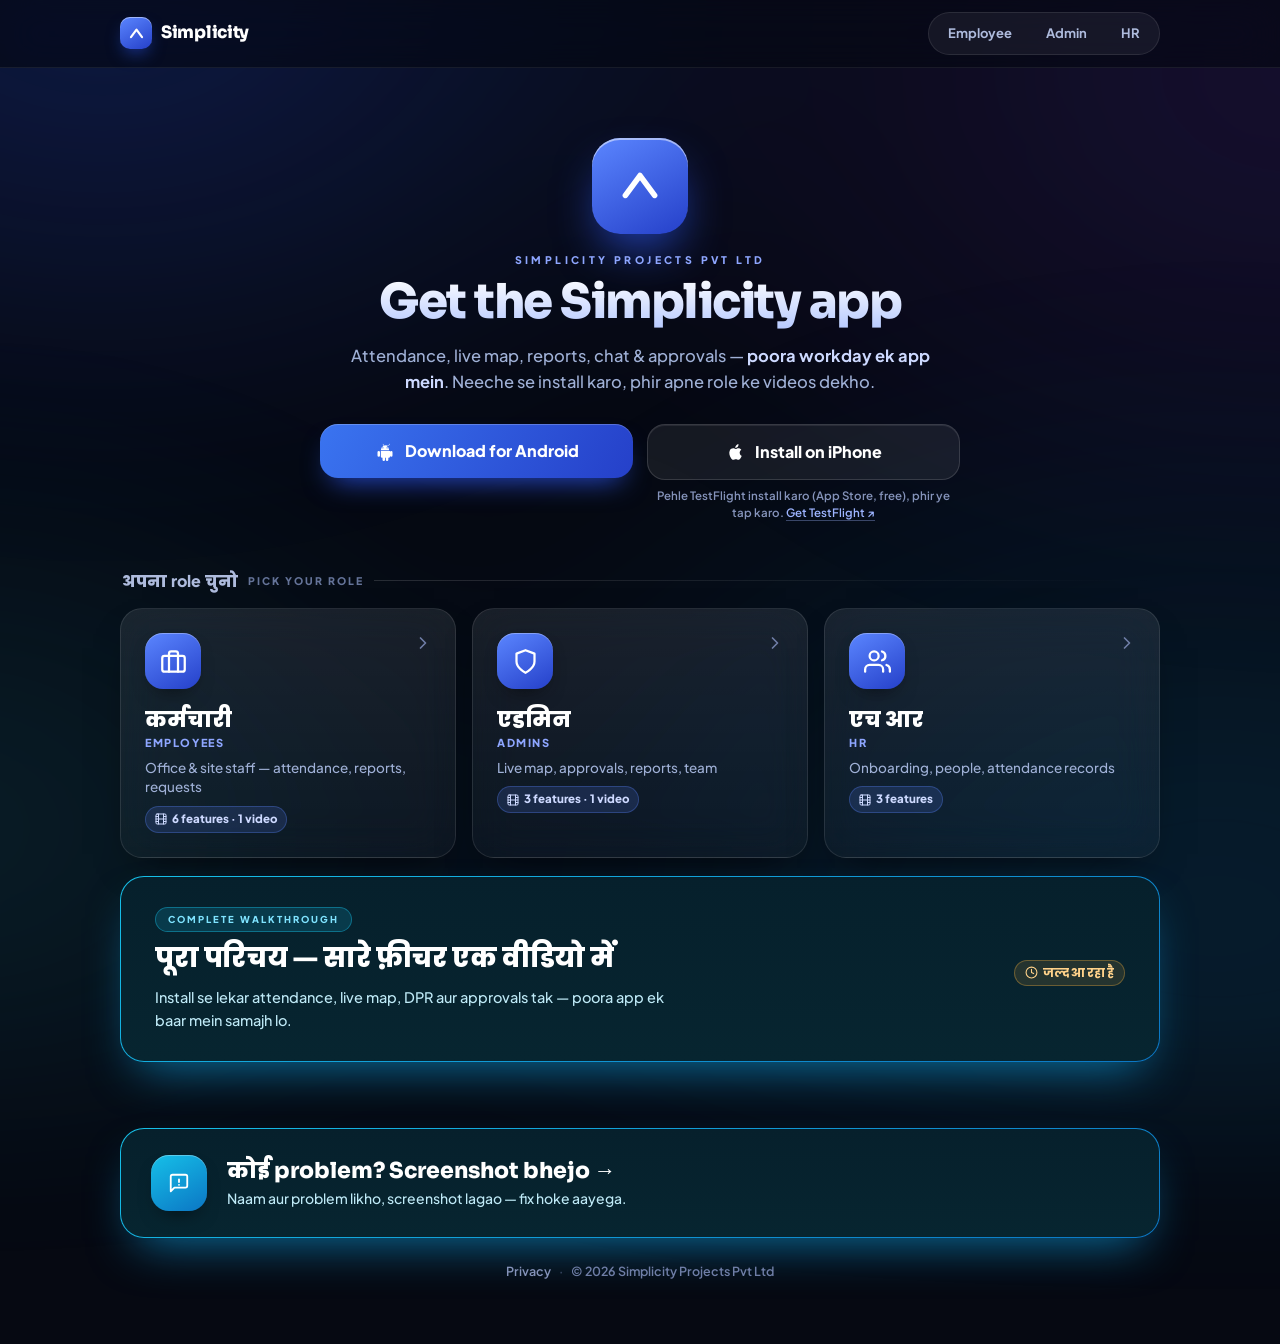
==== index.html @ 85dd04c0 "Simplicity feature guide: landing, role pages, help form, catalog Static site (no build step): index" ====
<!doctype html>
<html lang="en">
<head>
<meta charset="utf-8">
<meta name="viewport" content="width=device-width,initial-scale=1,viewport-fit=cover">
<meta name="theme-color" content="#060912">
<title>Simplicity — features & how-to videos</title>
<meta name="description" content="Role-wise feature guide with how-to videos for the Simplicity workforce app — attendance, live map, reports, chat & approvals. Download for Android or install on iPhone.">
<meta property="og:type" content="website">
<meta property="og:site_name" content="Simplicity">
<meta property="og:title" content="Simplicity — features & how-to videos">
<meta property="og:description" content="Role-wise feature guide with how-to videos for the Simplicity workforce app — attendance, live map, reports, chat & approvals. Download for Android or install on iPhone.">
<meta property="og:url" content="https://devmadan2004-lang.github.io/simplicity/">
<meta property="og:image" content="https://devmadan2004-lang.github.io/simplicity/assets/og.png">
<meta property="og:image:width" content="1200">
<meta property="og:image:height" content="630">
<meta name="twitter:card" content="summary_large_image">
<link rel="icon" href="data:image/svg+xml,%3Csvg xmlns='http://www.w3.org/2000/svg' viewBox='0 0 24 24'%3E%3Crect width='24' height='24' rx='7' fill='%233a5cf0'/%3E%3Cpath d='M5 16.5L12 7l7 9.5' stroke='%23fff' stroke-width='2.7' stroke-linecap='round' stroke-linejoin='round' fill='none'/%3E%3C/svg%3E">
<link rel="apple-touch-icon" href="./assets/apple-touch-icon.png">
<link rel="preconnect" href="https://fonts.googleapis.com">
<link rel="preconnect" href="https://fonts.gstatic.com" crossorigin>
<link href="https://fonts.googleapis.com/css2?family=Sora:wght@700;800&family=Plus+Jakarta+Sans:wght@500;600;700;800&family=Poppins:wght@600;700&display=swap" rel="stylesheet">
<link rel="stylesheet" href="./assets/site.css">
</head>
<body data-page="home">
<header class="hdr"><div class="hdr-in">
  <a class="brand" href="./"><span class="mark"><svg viewBox="0 0 24 24" fill="none" aria-hidden="true"><path d="M5 16.5L12 7l7 9.5" stroke="#fff" stroke-width="2.7" stroke-linecap="round" stroke-linejoin="round"/></svg></span><span>Simplicity</span></a>
  <nav class="tabs" aria-label="Roles"><a class="tab" href="./employee/">Employee</a><a class="tab" href="./admin/">Admin</a><a class="tab" href="./hr/">HR</a></nav>
</div></header>
<main class="wrap">
  <section class="hero">
    <div class="appicon"><svg viewBox="0 0 24 24" fill="none" aria-hidden="true"><path d="M5 16.5L12 7l7 9.5" stroke="#fff" stroke-width="2.7" stroke-linecap="round" stroke-linejoin="round"/></svg></div>
    <div class="eyebrow">Simplicity Projects Pvt Ltd</div>
    <h1>Get the Simplicity app</h1>
    <p class="sub">Attendance, live map, reports, chat &amp; approvals — <b>poora workday ek app mein</b>. Neeche se install karo, phir apne role ke videos dekho.</p>
    <div data-dl=""></div>
  </section>

  <div class="sectlabel"><span class="hi">अपना role चुनो</span><span class="en">Pick your role</span></div>
  <div class="roles" id="roles"></div>

  <div class="walk" id="walk"><div class="walk-in">
    <div class="walk-t">
      <span class="vbadge">Complete walkthrough</span>
      <h2>पूरा परिचय — सारे फ़ीचर एक वीडियो में</h2>
      <p>Install se lekar attendance, live map, DPR aur approvals tak — poora app ek baar mein samajh lo.</p>
    </div>
    <div class="walk-meta"><span class="chip soon">जल्द आ रहा है</span></div>
  </div></div>
</main>
<footer class="foot"><div class="foot-in">
  <a class="helpcard" href="https://devmadan2004-lang.github.io/simplicity/help/">
    <div class="helpcard-in">
      <div class="tile"><svg viewBox="0 0 24 24" fill="none" stroke="currentColor" stroke-width="2" stroke-linecap="round" stroke-linejoin="round" aria-hidden="true"><path d="M21 15a2 2 0 0 1-2 2H7l-4 4V5a2 2 0 0 1 2-2h14a2 2 0 0 1 2 2z"/><path d="M12 8v3M12 14h.01"/></svg></div>
      <div class="helpcard-t">
        <div class="helpcard-h">कोई problem? Screenshot bhejo &rarr;</div>
        <div class="helpcard-p">Naam aur problem likho, screenshot lagao — fix hoke aayega.</div>
      </div>
    </div>
  </a>
  <div class="foot-links"><a href="https://devmadan2004-lang.github.io/simplicity-download/privacy.html" data-link="privacy">Privacy</a><span class="dot">&middot;</span>&copy; 2026 Simplicity Projects Pvt Ltd</div>
</div></footer>
<script src="./assets/site.js"></script>
</body>
</html>
---- assets/site.css ----
/* Simplicity — feature guide. Shared styles (matches the download page look). */
:root{
  --bg:#060912;--text:#e8eefc;--muted:#9fb0d6;--muted2:#7e8fbb;--dim:#6f7ea7;
  --blue1:#5b86ff;--blue2:#2540c9;--cyan:#16c0e8;--cyan2:#0b76c4;
  --card:linear-gradient(180deg,rgba(255,255,255,.085),rgba(255,255,255,.035));
  --border:rgba(255,255,255,.1);
  --cta:linear-gradient(120deg,#3a74f0,#2540c9);
  --head:'Sora','Poppins',-apple-system,BlinkMacSystemFont,'Segoe UI',sans-serif;
  --body:'Plus Jakarta Sans','Poppins',-apple-system,BlinkMacSystemFont,'Segoe UI',sans-serif;
  --wrap:480px;
}
@media (min-width:900px){:root{--wrap:1080px}}

*{box-sizing:border-box;margin:0;padding:0;-webkit-tap-highlight-color:transparent}
html{-webkit-text-size-adjust:100%;scroll-behavior:smooth}
html.lock,html.lock body{overflow:hidden}
html,body{min-height:100%}
body{font-family:var(--body);color:var(--text);background:var(--bg);position:relative;overflow-x:hidden;line-height:1.45;font-weight:500}
body::before,body::after{content:"";position:fixed;inset:-25%;z-index:0;filter:blur(95px);opacity:.6;pointer-events:none}
body::before{background:radial-gradient(38% 38% at 22% 14%,#2f5bff66,transparent),radial-gradient(40% 40% at 84% 22%,#7c3aed40,transparent)}
body::after{background:radial-gradient(46% 46% at 80% 86%,#0ea5e93f,transparent),radial-gradient(32% 32% at 14% 78%,#22d3ee30,transparent)}
a{color:inherit}
button{font-family:inherit;color:inherit}
svg{display:block}
::selection{background:rgba(91,134,255,.45);color:#fff}

/* ---------- header ---------- */
.hdr{position:sticky;top:0;z-index:30;background:rgba(6,9,18,.66);backdrop-filter:blur(20px) saturate(1.3);-webkit-backdrop-filter:blur(20px) saturate(1.3);border-bottom:1px solid rgba(255,255,255,.07)}
.hdr-in{max-width:var(--wrap);margin:0 auto;padding:10px 16px;display:flex;align-items:center;justify-content:space-between;gap:12px}
.brand{display:flex;align-items:center;gap:9px;text-decoration:none;color:#fff;font-family:var(--head);font-weight:800;font-size:16px;letter-spacing:-.3px}
.mark{width:32px;height:32px;border-radius:10px;background:linear-gradient(150deg,var(--blue1),var(--blue2));display:flex;align-items:center;justify-content:center;box-shadow:0 8px 18px -6px #2f5bffaa,inset 0 1px 0 rgba(255,255,255,.45);flex:0 0 auto}
.mark svg{width:19px;height:19px}
.tabs{display:flex;gap:2px;padding:3px;border-radius:999px;background:rgba(255,255,255,.06);border:1px solid rgba(255,255,255,.09)}
.tab{padding:7px 13px;border-radius:999px;font-size:12.5px;font-weight:700;color:#aebbdd;text-decoration:none;white-space:nowrap;transition:color .15s,background .15s}
.tab:hover{color:#fff}
.tab.on{background:var(--cta);color:#fff;box-shadow:0 6px 16px -6px #2f5bffcc}
@media (max-width:359px){.brand span{display:none}}
@media (min-width:900px){.hdr-in{padding:12px 20px}.brand{font-size:17px}.tab{padding:8px 16px;font-size:13px}}

/* ---------- layout ---------- */
.wrap{position:relative;z-index:1;width:100%;max-width:var(--wrap);margin:0 auto;padding:26px 18px 6px}
@media (min-width:900px){.wrap{padding:36px 20px 10px}}
.narrow{max-width:560px;margin:0 auto}

/* ---------- hero ---------- */
.hero{text-align:center;padding:12px 0 6px}
.appicon{width:82px;height:82px;border-radius:24px;margin:4px auto 18px;background:linear-gradient(150deg,var(--blue1),var(--blue2));display:flex;align-items:center;justify-content:center;box-shadow:0 22px 46px -10px #2f5bffaa,inset 0 2px 0 rgba(255,255,255,.5)}
.appicon svg{width:44px;height:44px}
.eyebrow{font-size:10.5px;letter-spacing:3.4px;font-weight:800;color:#8ea6ff;margin-bottom:8px;text-transform:uppercase}
h1,.h1{font-family:var(--head);font-size:31px;line-height:1.12;font-weight:800;letter-spacing:-.7px;background:linear-gradient(180deg,#fff,#b7caff);-webkit-background-clip:text;background-clip:text;color:transparent;margin-bottom:10px}
.sub{font-size:14px;color:var(--muted);line-height:1.6;margin:0 auto 22px;font-weight:500;max-width:400px}
.sub b{color:#cdd9ff;font-weight:700}
@media (min-width:900px){
  .hero{padding:30px 0 12px}
  h1,.h1{font-size:48px;letter-spacing:-1.5px;margin-bottom:14px}
  .sub{font-size:16.5px;max-width:600px;margin-bottom:28px}
  .appicon{width:96px;height:96px;border-radius:28px}.appicon svg{width:50px;height:50px}
}

/* ---------- download buttons ---------- */
.dl{display:flex;flex-direction:column;gap:10px;margin:0 auto;max-width:420px}
.dl-item{display:flex;flex-direction:column;gap:7px;min-width:0}
.btn{display:inline-flex;align-items:center;justify-content:center;gap:10px;font-weight:800;text-decoration:none;border:none;cursor:pointer;border-radius:16px;padding:15px 20px;font-size:15.5px;color:#fff;transition:transform .15s,box-shadow .2s,background .2s;position:relative;width:100%;line-height:1.2}
.btn:active{transform:scale(.97)}
.btn svg{width:20px;height:20px;flex:0 0 auto}
.btn-primary{background:var(--cta);box-shadow:0 14px 28px -12px #2f5bffcc,inset 0 1px 0 rgba(255,255,255,.22)}
.btn-primary:hover{box-shadow:0 18px 34px -12px #2f5bffee}
.btn-ghost{background:rgba(255,255,255,.07);border:1px solid rgba(255,255,255,.14);box-shadow:inset 0 1px 0 rgba(255,255,255,.08)}
.btn-ghost:hover{background:rgba(255,255,255,.11)}
.dl-note{font-size:11.5px;color:#8593ba;font-weight:600;line-height:1.5;text-align:center}
.dl-note a{color:#9db4ff;text-decoration:none;border-bottom:1px solid rgba(157,180,255,.35)}
.dl.row{gap:8px}
.dl.row .btn{padding:12px 16px;font-size:14px;border-radius:14px;gap:8px}
.dl.row .btn svg{width:18px;height:18px}
.dl.row .dl-note{font-size:11px}
.dl.sm .btn{padding:11px 14px;font-size:13.5px;border-radius:12px}
.dl.sm .btn svg{width:17px;height:17px}
@media (min-width:900px){
  .dl{flex-direction:row;max-width:640px;align-items:flex-start;gap:14px}
  .dl .dl-item{flex:1}
  .dl .btn{padding:17px 22px;font-size:16px;border-radius:18px}
  .dl.row{max-width:560px;gap:12px}
  .dl.row .btn{padding:14px 18px;font-size:14.5px}
  .dl.sm{flex-direction:column;max-width:none;gap:10px}
  .dl.sm .btn{padding:12px 16px;font-size:14px}
}

/* ---------- section labels / cards ---------- */
.sectlabel{font-size:10.5px;letter-spacing:2px;font-weight:800;color:var(--muted2);margin:28px 2px 12px;text-transform:uppercase;display:flex;align-items:center;gap:10px}
.sectlabel::after{content:"";flex:1;height:1px;background:linear-gradient(90deg,rgba(255,255,255,.14),transparent)}
.sectlabel .hi{color:#aebbdd;text-transform:none;letter-spacing:.2px;font-size:14px}
.sectlabel .en{opacity:.8}
@media (min-width:900px){.sectlabel{margin-top:36px;margin-bottom:16px}.sectlabel .hi{font-size:16px}}
.card{background:var(--card);border:1px solid var(--border);border-radius:22px;overflow:hidden;backdrop-filter:blur(22px) saturate(1.2);-webkit-backdrop-filter:blur(22px) saturate(1.2);box-shadow:0 18px 40px -22px rgba(0,0,0,.7)}
.tile{width:44px;height:44px;border-radius:14px;display:flex;align-items:center;justify-content:center;flex:0 0 auto;box-shadow:inset 0 1px 0 rgba(255,255,255,.3),0 10px 20px -10px rgba(0,0,0,.6);background:linear-gradient(150deg,var(--blue1),var(--blue2));color:#fff}
.tile svg{width:22px;height:22px}
.tile.cyan{background:linear-gradient(150deg,#16c0e8,#0b76c4)}
.tile.violet{background:linear-gradient(150deg,#a78bfa,#6d28d9)}
.tile.green{background:linear-gradient(150deg,#28c46e,#0f9a59)}
.tile.amber{background:linear-gradient(150deg,#fbbf24,#d97706)}
.tile.rose{background:linear-gradient(150deg,#fb7185,#be123c)}
.tile.slate{background:linear-gradient(140deg,#3a3f4a,#1c2027)}

/* ---------- role cards (landing) ---------- */
.roles{display:grid;gap:12px}
.role{display:flex;align-items:center;gap:14px;padding:16px;text-decoration:none;color:inherit;transition:transform .2s,border-color .2s,box-shadow .2s;position:relative}
.role:hover{transform:translateY(-2px);border-color:rgba(91,134,255,.45);box-shadow:0 24px 50px -24px rgba(47,91,255,.6)}
.role .tile{width:50px;height:50px;border-radius:16px}
.role .tile svg{width:24px;height:24px}
.role-t{flex:1;min-width:0}
.role-hi{font-size:17.5px;font-weight:800;line-height:1.25;color:#fff}
.role-en{font-size:11px;color:#8ea6ff;font-weight:800;letter-spacing:1.6px;text-transform:uppercase;margin-top:2px}
.role-tag{font-size:12.5px;color:var(--muted);margin-top:5px;line-height:1.45}
.role-n{font-size:11.5px;font-weight:800;color:#cdd9ff;background:rgba(91,134,255,.16);border:1px solid rgba(91,134,255,.3);padding:4px 9px;border-radius:999px;margin-top:9px;display:inline-flex;align-items:center;gap:5px}
.role-n svg{width:12px;height:12px}
.role-arrow{color:var(--dim);flex:0 0 auto;transition:transform .2s,color .2s}
.role-arrow svg{width:20px;height:20px}
.role:hover .role-arrow{transform:translateX(3px);color:#cdd9ff}
@media (min-width:900px){
  .roles{grid-template-columns:repeat(3,1fr);gap:16px}
  .role{flex-direction:column;align-items:flex-start;padding:24px;gap:16px}
  .role .tile{width:56px;height:56px;border-radius:18px}.role .tile svg{width:27px;height:27px}
  .role-hi{font-size:22px}.role-tag{font-size:13.5px;margin-top:7px}
  .role-arrow{position:absolute;top:24px;right:22px}
}

/* ---------- walkthrough (landing) ---------- */
.walk{margin-top:14px;border-radius:24px;padding:1px;background:linear-gradient(150deg,var(--cyan),var(--cyan2));box-shadow:0 22px 48px -18px #0ea5e9aa;position:relative}
.walk-in{border-radius:23px;background:linear-gradient(180deg,#06202c,#072530);padding:24px 20px 22px;display:flex;flex-direction:column;align-items:center;text-align:center;gap:10px}
.vbadge{font-size:9.5px;letter-spacing:2px;font-weight:800;color:#7fe3ff;background:rgba(22,192,232,.16);border:1px solid rgba(22,192,232,.4);padding:5px 12px;border-radius:999px;text-transform:uppercase}
.walk h2{font-family:var(--head);font-size:21px;font-weight:800;color:#fff;letter-spacing:-.4px;line-height:1.25}
.walk p{font-size:13px;color:#bfeaf7;line-height:1.55;max-width:360px}
.walk-meta{display:flex;gap:8px;align-items:center;justify-content:center;flex-wrap:wrap}
.playbig{display:inline-flex;align-items:center;gap:9px;margin-top:8px;background:#fff;color:#0b6aa0;font-weight:800;font-size:14.5px;padding:13px 28px;border-radius:999px;text-decoration:none;box-shadow:0 12px 26px -10px rgba(0,0,0,.45);border:none;cursor:pointer;transition:transform .15s}
.playbig:active{transform:scale(.96)}
.playbig svg{width:14px;height:14px}
.walk .chip.soon{margin-top:8px}
@media (min-width:900px){
  .walk{margin-top:18px}
  .walk-in{flex-direction:row;text-align:left;align-items:center;padding:30px 34px;gap:26px}
  .walk-t{flex:1;display:flex;flex-direction:column;align-items:flex-start;gap:10px}
  .walk h2{font-size:27px}.walk p{font-size:14.5px;max-width:520px}
  .walk-meta{justify-content:flex-start}
  .playbig{margin-top:0;padding:15px 30px;font-size:15.5px}
}

/* ---------- role page hero ---------- */
.rhero{text-align:center;padding:8px 0 4px}
.rhero h1{margin-bottom:4px}
.rhero .ren{font-family:var(--head);font-size:13px;color:#8ea6ff;font-weight:700;letter-spacing:2.4px;text-transform:uppercase;margin-bottom:10px}
.rhero .sub{margin-bottom:16px}
.rstats{display:flex;justify-content:center;gap:8px;flex-wrap:wrap;margin:0 0 20px}
.stat{font-size:12px;font-weight:700;color:#aebbdd;background:rgba(255,255,255,.06);border:1px solid rgba(255,255,255,.1);padding:6px 11px;border-radius:999px;display:inline-flex;gap:6px;align-items:center}
.stat svg{width:13px;height:13px;color:#8ea6ff}
.rhero .dl{margin-top:2px}
@media (min-width:900px){.rhero{padding:26px 0 10px}.rhero .ren{font-size:14px}.rstats{margin-bottom:26px}.stat{font-size:13px;padding:7px 13px}}

/* ---------- feature grid / cards ---------- */
.grid{display:grid;gap:12px}
@media (min-width:900px){.grid{grid-template-columns:repeat(auto-fill,minmax(300px,1fr));gap:16px}}
.feat{display:flex;flex-direction:column;gap:12px;padding:16px;border-radius:20px;background:var(--card);border:1px solid var(--border);box-shadow:0 18px 40px -22px rgba(0,0,0,.7);position:relative;transition:transform .2s,border-color .2s,box-shadow .2s;text-align:left;color:inherit;width:100%;outline:none}
.feat.has-video{cursor:pointer}
.feat.has-video:hover{transform:translateY(-3px);border-color:rgba(91,134,255,.5);box-shadow:0 24px 50px -24px rgba(47,91,255,.65)}
.feat.has-video:focus-visible{border-color:#5b86ff;box-shadow:0 0 0 3px rgba(91,134,255,.35)}
.feat.has-video:active{transform:scale(.99)}
.feat .num{position:absolute;top:13px;right:15px;font-size:11px;font-weight:800;color:#55638f;letter-spacing:.6px;font-variant-numeric:tabular-nums}
.feat-top{display:flex;gap:13px;align-items:flex-start;padding-right:26px}
.feat-t{flex:1;min-width:0}
.feat-hi{font-size:16.5px;font-weight:800;line-height:1.3;color:#fff}
.feat-en{font-size:12.5px;color:var(--muted);font-weight:600;margin-top:1px}
.feat-desc{font-size:13px;color:#aebbdd;line-height:1.5}
.feat-foot{display:flex;align-items:center;justify-content:space-between;gap:10px;margin-top:auto}
.chip{display:inline-flex;align-items:center;gap:5px;font-size:12px;font-weight:700;color:#aebbdd;background:rgba(255,255,255,.06);border:1px solid rgba(255,255,255,.1);padding:5px 10px;border-radius:999px;font-variant-numeric:tabular-nums;line-height:1.2}
.chip svg{width:13px;height:13px}
.chip.soon{color:#ffd28a;background:rgba(255,180,60,.12);border-color:rgba(255,180,60,.32)}
.play{display:inline-flex;align-items:center;gap:7px;background:var(--cta);color:#fff;font-weight:800;font-size:13.5px;padding:9px 15px;border-radius:12px;box-shadow:0 10px 22px -10px #2f5bffcc;border:none;cursor:pointer;line-height:1.2;transition:transform .15s}
.play svg{width:11px;height:11px}
.feat.has-video:hover .play{transform:translateX(1px)}
.feat.soon-card .tile{filter:saturate(.6);opacity:.85}
.feat.soon-card .feat-hi{color:#dbe3f8}
@media (min-width:900px){.feat{padding:20px;gap:14px}.feat-hi{font-size:17px}.feat-desc{font-size:13.5px}}

/* skeleton + errors */
.skel{height:118px;border-radius:20px;background:linear-gradient(90deg,rgba(255,255,255,.04) 25%,rgba(255,255,255,.09) 50%,rgba(255,255,255,.04) 75%);background-size:200% 100%;animation:sh 1.3s linear infinite;border:1px solid rgba(255,255,255,.06)}
@keyframes sh{to{background-position:-200% 0}}
.errbox{background:rgba(251,113,133,.1);border:1px solid rgba(251,113,133,.35);color:#ffc1cb;border-radius:16px;padding:14px 16px;font-size:13.5px;font-weight:600;line-height:1.5;display:flex;gap:12px;align-items:center;flex-wrap:wrap}
.errbox button{margin-left:auto;background:rgba(255,255,255,.1);border:1px solid rgba(255,255,255,.18);color:#fff;font-weight:800;font-size:12.5px;padding:8px 14px;border-radius:10px;cursor:pointer}

/* ---------- video modal ---------- */
.ov{position:fixed;inset:0;z-index:60;display:none;align-items:center;justify-content:center;background:rgba(3,5,12,.84);backdrop-filter:blur(10px);-webkit-backdrop-filter:blur(10px);padding:0}
.ov.on{display:flex;animation:fade .18s ease-out}
@keyframes fade{from{opacity:0}to{opacity:1}}
.sheet{position:relative;width:100%;height:100%;overflow:auto;background:linear-gradient(180deg,#0f1733,#0a0f24);display:flex;flex-direction:column;-webkit-overflow-scrolling:touch;overscroll-behavior:contain}
.sheet-top{display:flex;align-items:center;gap:12px;padding:12px 14px 12px 16px;border-bottom:1px solid rgba(255,255,255,.07);position:sticky;top:0;background:rgba(15,23,51,.86);backdrop-filter:blur(12px);-webkit-backdrop-filter:blur(12px);z-index:2}
.sheet-t{flex:1;min-width:0}
.sheet-hi{font-family:var(--head);font-size:17px;font-weight:800;color:#fff;white-space:nowrap;overflow:hidden;text-overflow:ellipsis;line-height:1.3}
.sheet-en{font-size:12px;color:#9db4ff;font-weight:700;white-space:nowrap;overflow:hidden;text-overflow:ellipsis}
.xb{width:34px;height:34px;border-radius:50%;background:rgba(255,255,255,.1);border:1px solid rgba(255,255,255,.12);color:#cfdaff;font-size:15px;cursor:pointer;display:flex;align-items:center;justify-content:center;flex:0 0 auto;transition:background .15s}
.xb:hover{background:rgba(255,255,255,.18)}
.xb.desk{display:none;position:absolute;top:16px;right:16px;z-index:3}
.sheet-body{display:flex;flex-direction:column;gap:16px;padding:16px 16px 22px;flex:1}
.player-col{display:flex;justify-content:center;align-items:center}
.phone{position:relative;height:min(62dvh,620px);max-width:100%;aspect-ratio:9/19.5;border-radius:34px;padding:7px;background:#0b0f1e;box-shadow:0 30px 80px -20px rgba(0,0,0,.85),0 0 0 1px rgba(255,255,255,.14),inset 0 0 0 1px rgba(255,255,255,.05);transition:aspect-ratio .2s}
.phone video{width:100%;height:100%;object-fit:contain;border-radius:28px;background:#000;display:block}
.phone.wide{aspect-ratio:16/9;height:auto;width:100%;max-width:840px;border-radius:18px;padding:6px}
.phone.wide video{border-radius:13px}
.verr{position:absolute;inset:7px;border-radius:28px;background:rgba(6,9,18,.92);display:flex;flex-direction:column;align-items:center;justify-content:center;gap:10px;text-align:center;padding:20px;font-size:13.5px;color:#ffc1cb;font-weight:600;line-height:1.5}
.verr button{background:rgba(255,255,255,.1);border:1px solid rgba(255,255,255,.18);color:#fff;font-weight:800;font-size:13px;padding:9px 16px;border-radius:10px;cursor:pointer}
.info-col{display:flex;flex-direction:column;gap:14px;min-width:0}
.info-head{display:none}
.sheet-desc{font-size:13.5px;color:#aebbdd;line-height:1.55;text-align:center}
.strip{border-radius:18px;background:rgba(255,255,255,.05);border:1px solid rgba(255,255,255,.09);padding:14px}
.strip-l{font-size:10.5px;letter-spacing:2px;font-weight:800;color:var(--muted2);text-transform:uppercase;margin-bottom:10px}
.next{display:flex;align-items:center;justify-content:center;gap:8px;width:100%;padding:14px;border-radius:14px;background:var(--cta);color:#fff;font-weight:800;font-size:15px;border:none;cursor:pointer;box-shadow:0 14px 28px -12px #2f5bffcc;transition:transform .15s}
.next:active{transform:scale(.98)}
.next svg{width:18px;height:18px}
.next.done{background:rgba(255,255,255,.08);border:1px solid rgba(255,255,255,.14);box-shadow:none}
.next-sub{font-size:12px;color:var(--dim);text-align:center;font-weight:600;margin-top:-6px;white-space:nowrap;overflow:hidden;text-overflow:ellipsis}
@media (min-width:900px){
  .ov{padding:28px}
  .sheet{height:auto;max-height:100%;max-width:1000px;border-radius:28px;border:1px solid rgba(255,255,255,.15);box-shadow:0 40px 100px -20px rgba(0,0,0,.85)}
  .sheet-top{display:none}
  .xb.desk{display:flex}
  .sheet-body{flex-direction:row;gap:0;padding:0;align-items:stretch}
  .player-col{flex:0 0 auto;padding:30px 34px;background:radial-gradient(70% 60% at 50% 50%,rgba(47,91,255,.2),transparent 70%);border-right:1px solid rgba(255,255,255,.06)}
  .phone{height:min(70vh,700px)}
  .phone.wide{width:560px;max-width:56vw}
  .info-col{flex:1;padding:40px 40px 32px;justify-content:center;gap:18px}
  .info-head{display:block}
  .info-head .eyebrow{margin-bottom:10px}
  .info-hi{font-family:var(--head);font-size:30px;font-weight:800;color:#fff;letter-spacing:-.6px;line-height:1.15}
  .info-en{font-size:15px;color:#9db4ff;font-weight:700;margin-top:6px}
  .sheet-desc{text-align:left;font-size:15px}
  .strip{padding:16px 18px}
  .next{margin-top:4px}
}

/* ---------- help form ---------- */
.form{display:flex;flex-direction:column;gap:16px}
.field{display:flex;flex-direction:column;gap:6px}
.label{font-size:12.5px;font-weight:800;color:#cdd9ff;letter-spacing:.2px}
.label small{color:var(--muted2);font-weight:600;margin-left:6px;font-size:11.5px}
.input,.select,.textarea{width:100%;background:rgba(255,255,255,.06);border:1px solid rgba(255,255,255,.12);border-radius:14px;padding:13px 14px;color:#fff;font-family:inherit;font-size:16px;font-weight:600;outline:none;transition:border-color .15s,background .15s,box-shadow .15s;-webkit-appearance:none;appearance:none}
.input:focus,.select:focus,.textarea:focus{border-color:#5b86ff;background:rgba(91,134,255,.08);box-shadow:0 0 0 3px rgba(91,134,255,.2)}
.input::placeholder,.textarea::placeholder{color:#5f6d93;font-weight:500}
.textarea{min-height:128px;resize:vertical;line-height:1.5}
.select-wrap{position:relative}
.select{padding-right:42px;cursor:pointer}
.select option{color:#0b1220;background:#fff}
.select-wrap::after{content:"";position:absolute;right:16px;top:50%;width:8px;height:8px;border-right:2px solid #8ea6ff;border-bottom:2px solid #8ea6ff;transform:translateY(-70%) rotate(45deg);pointer-events:none}
.two{display:grid;grid-template-columns:1fr 1fr;gap:12px}
.chips{display:flex;gap:8px}
.chipbtn{flex:1;padding:11px 8px;border-radius:12px;border:1px solid rgba(255,255,255,.12);background:rgba(255,255,255,.05);color:#aebbdd;font-weight:800;font-size:13.5px;cursor:pointer;display:inline-flex;align-items:center;justify-content:center;gap:7px;transition:background .15s,color .15s,box-shadow .15s}
.chipbtn svg{width:16px;height:16px}
.chipbtn.on{background:var(--cta);color:#fff;border-color:transparent;box-shadow:0 10px 22px -10px #2f5bffcc}
.drop{border:1.5px dashed rgba(255,255,255,.2);border-radius:16px;padding:18px 14px;text-align:center;cursor:pointer;color:#aebbdd;font-size:13px;font-weight:600;background:rgba(255,255,255,.03);transition:border-color .15s,background .15s;line-height:1.5}
.drop:hover,.drop.over{border-color:#5b86ff;background:rgba(91,134,255,.07)}
.drop svg{width:26px;height:26px;margin:0 auto 6px;color:#8ea6ff}
.drop b{color:#cdd9ff}
.drop input{display:none}
.thumbs{display:grid;grid-template-columns:repeat(4,1fr);gap:8px}
.thumbs:empty{display:none}
.thumb{position:relative;aspect-ratio:1;border-radius:12px;overflow:hidden;border:1px solid rgba(255,255,255,.12);background:#0b0f1e}
.thumb img{width:100%;height:100%;object-fit:cover;display:block}
.thumb .file{width:100%;height:100%;display:flex;align-items:center;justify-content:center;color:#8ea6ff}
.thumb .file svg{width:26px;height:26px}
.thumb .rm{position:absolute;top:5px;right:5px;width:24px;height:24px;border-radius:50%;background:rgba(0,0,0,.65);color:#fff;border:1px solid rgba(255,255,255,.25);font-size:12px;cursor:pointer;display:flex;align-items:center;justify-content:center;line-height:1}
.thumb .sz{position:absolute;left:0;right:0;bottom:0;font-size:9.5px;font-weight:700;color:#fff;background:rgba(0,0,0,.55);padding:2px 5px;text-align:center}
.note{font-size:12px;color:#8593ba;font-weight:600;line-height:1.5}
.note.warn{color:#ffd28a}
.err{background:rgba(251,113,133,.12);border:1px solid rgba(251,113,133,.35);color:#ffc1cb;border-radius:14px;padding:12px 14px;font-size:13.5px;font-weight:600;line-height:1.5}
.submit{width:100%;padding:16px 20px;border-radius:16px;font-size:16px}
.submit[disabled]{opacity:.7;cursor:progress;transform:none}
.spin{width:17px;height:17px;border:2.5px solid rgba(255,255,255,.35);border-top-color:#fff;border-radius:50%;animation:spin .8s linear infinite}
@keyframes spin{to{transform:rotate(360deg)}}
.success{text-align:center;padding:36px 22px 30px}
.bigcheck{width:88px;height:88px;border-radius:50%;margin:0 auto 20px;background:linear-gradient(150deg,#28c46e,#0f9a59);display:flex;align-items:center;justify-content:center;box-shadow:0 22px 46px -12px #28c46eaa,inset 0 2px 0 rgba(255,255,255,.4);animation:pop .4s cubic-bezier(.2,1.4,.4,1)}
@keyframes pop{from{transform:scale(.5);opacity:0}to{transform:scale(1);opacity:1}}
.bigcheck svg{width:46px;height:46px;color:#fff}
.tno{font-family:var(--head);font-size:25px;font-weight:800;color:#fff;letter-spacing:-.5px;line-height:1.2}
.tno b{color:#7fe3ff}
.success p{font-size:14px;color:var(--muted);line-height:1.6;margin:10px auto 22px;max-width:340px}
.success .again{display:inline-flex;align-items:center;gap:8px;padding:13px 22px;border-radius:14px;background:rgba(255,255,255,.08);border:1px solid rgba(255,255,255,.14);color:#fff;font-weight:800;font-size:14px;text-decoration:none}
.success .again svg{width:16px;height:16px}
.help-hero .appicon{width:72px;height:72px;border-radius:22px;background:linear-gradient(150deg,var(--cyan),var(--cyan2));box-shadow:0 22px 46px -10px #16c0e8aa,inset 0 2px 0 rgba(255,255,255,.5)}
.help-hero .appicon svg{width:36px;height:36px}
@media (min-width:900px){.help-hero{padding-bottom:6px}.help-hero .appicon{width:84px;height:84px}.help-hero .appicon svg{width:40px;height:40px}}

/* ---------- footer ---------- */
.foot{margin-top:36px;position:relative;z-index:1}
.foot-in{max-width:var(--wrap);margin:0 auto;padding:0 18px 44px}
.helpcard{border-radius:24px;padding:1px;background:linear-gradient(150deg,var(--cyan),var(--cyan2));box-shadow:0 22px 48px -18px #0ea5e9aa;display:block;text-decoration:none;transition:transform .2s}
.helpcard:hover{transform:translateY(-2px)}
.helpcard-in{border-radius:23px;background:linear-gradient(180deg,#06202c,#072530);padding:18px 18px;display:flex;align-items:center;gap:14px;color:#fff}
.helpcard .tile{background:linear-gradient(150deg,var(--cyan),var(--cyan2));width:48px;height:48px;border-radius:15px}
.helpcard-t{flex:1;min-width:0}
.helpcard-h{font-family:var(--head);font-size:17px;font-weight:800;line-height:1.3}
.helpcard-p{font-size:12.5px;color:#bfeaf7;margin-top:3px;line-height:1.5}
.helpcard-arrow{color:#7fe3ff;flex:0 0 auto}
.helpcard-arrow svg{width:22px;height:22px}
.foot-links{text-align:center;font-size:11.5px;color:var(--dim);margin-top:18px;line-height:1.9;font-weight:600}
.foot-links a{color:#8593ba;text-decoration:none}
.foot-links a:hover{color:#cdd9ff}
.foot-links .dot{margin:0 8px;opacity:.5}
@media (min-width:900px){
  .foot{margin-top:56px}
  .foot-in{padding:0 20px 60px}
  .helpcard-in{padding:26px 30px;gap:20px}
  .helpcard .tile{width:56px;height:56px;border-radius:18px}
  .helpcard-h{font-size:22px}.helpcard-p{font-size:14px}
  .foot-links{margin-top:22px;font-size:12.5px}
}

/* ---------- 404 ---------- */
.nf{min-height:70vh;display:flex;flex-direction:column;align-items:center;justify-content:center;text-align:center;gap:8px}

@media (prefers-reduced-motion:reduce){*{animation:none!important;transition:none!important;scroll-behavior:auto!important}}
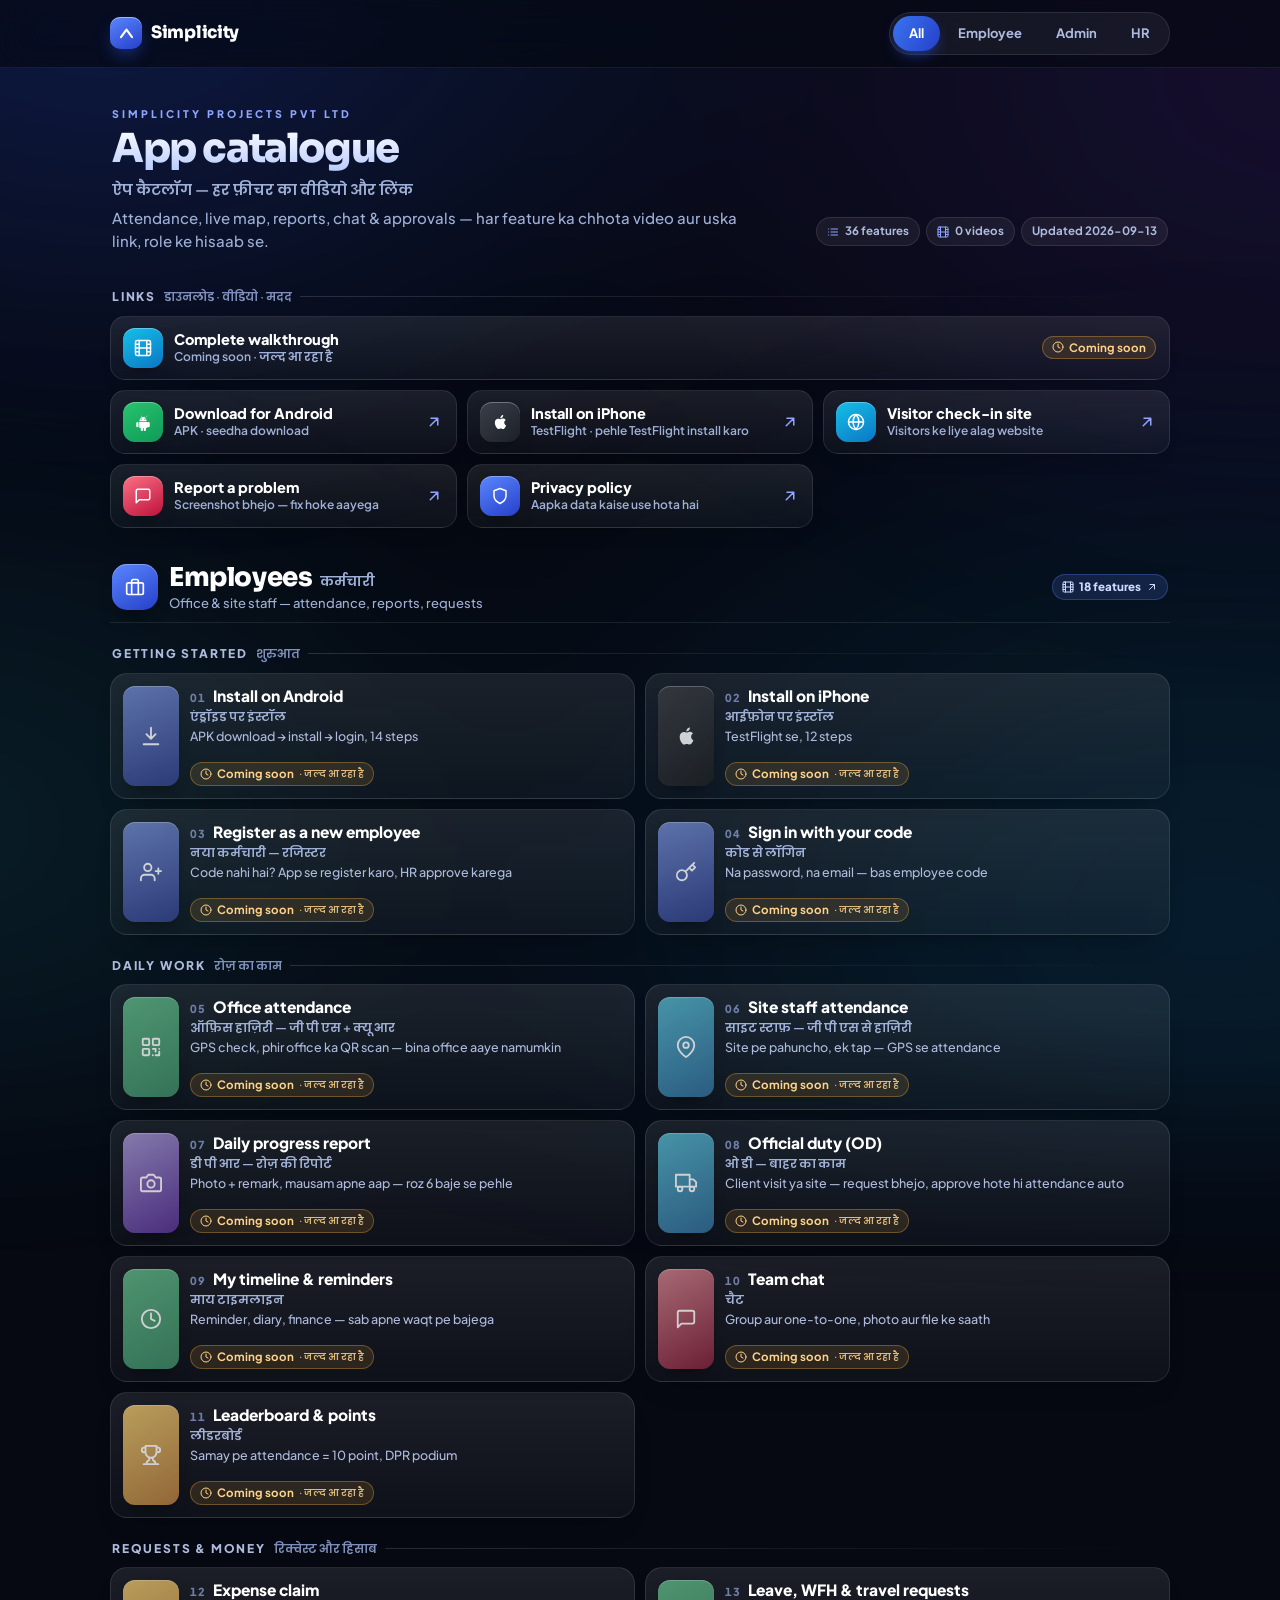
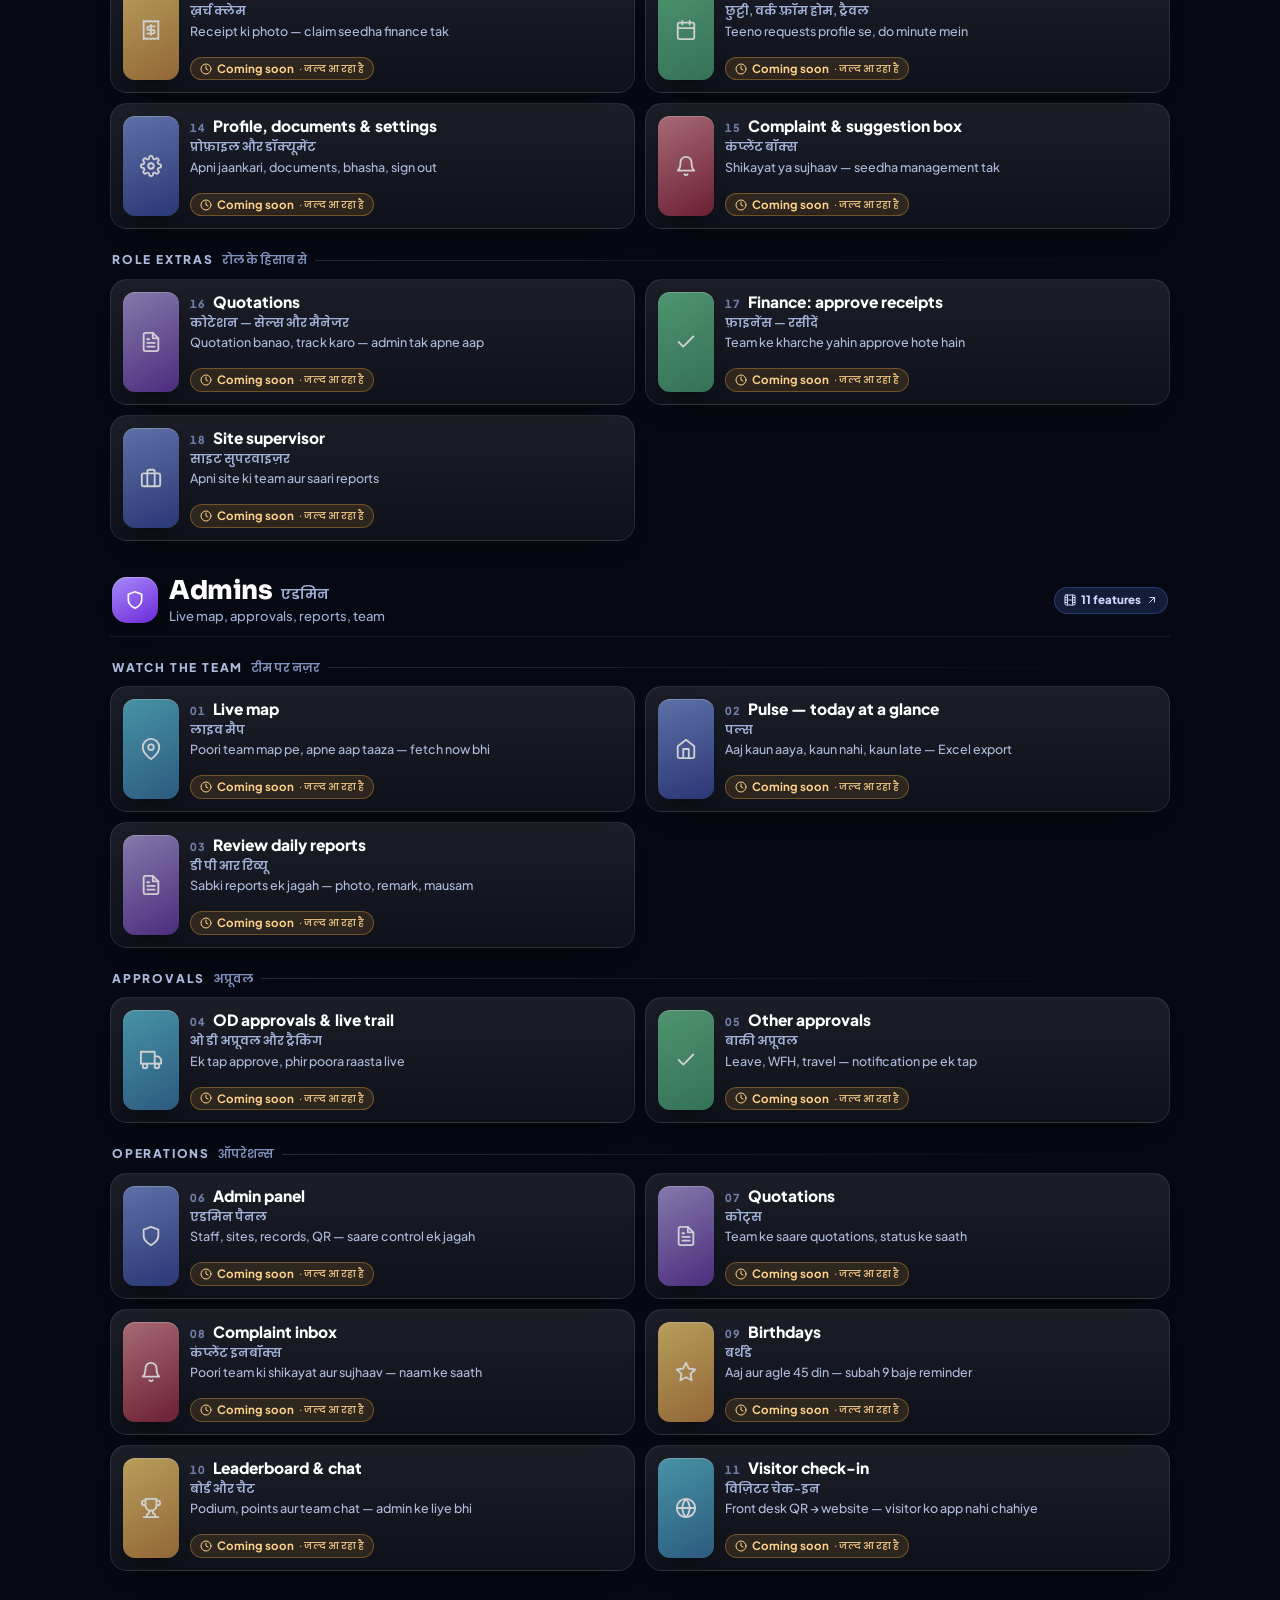
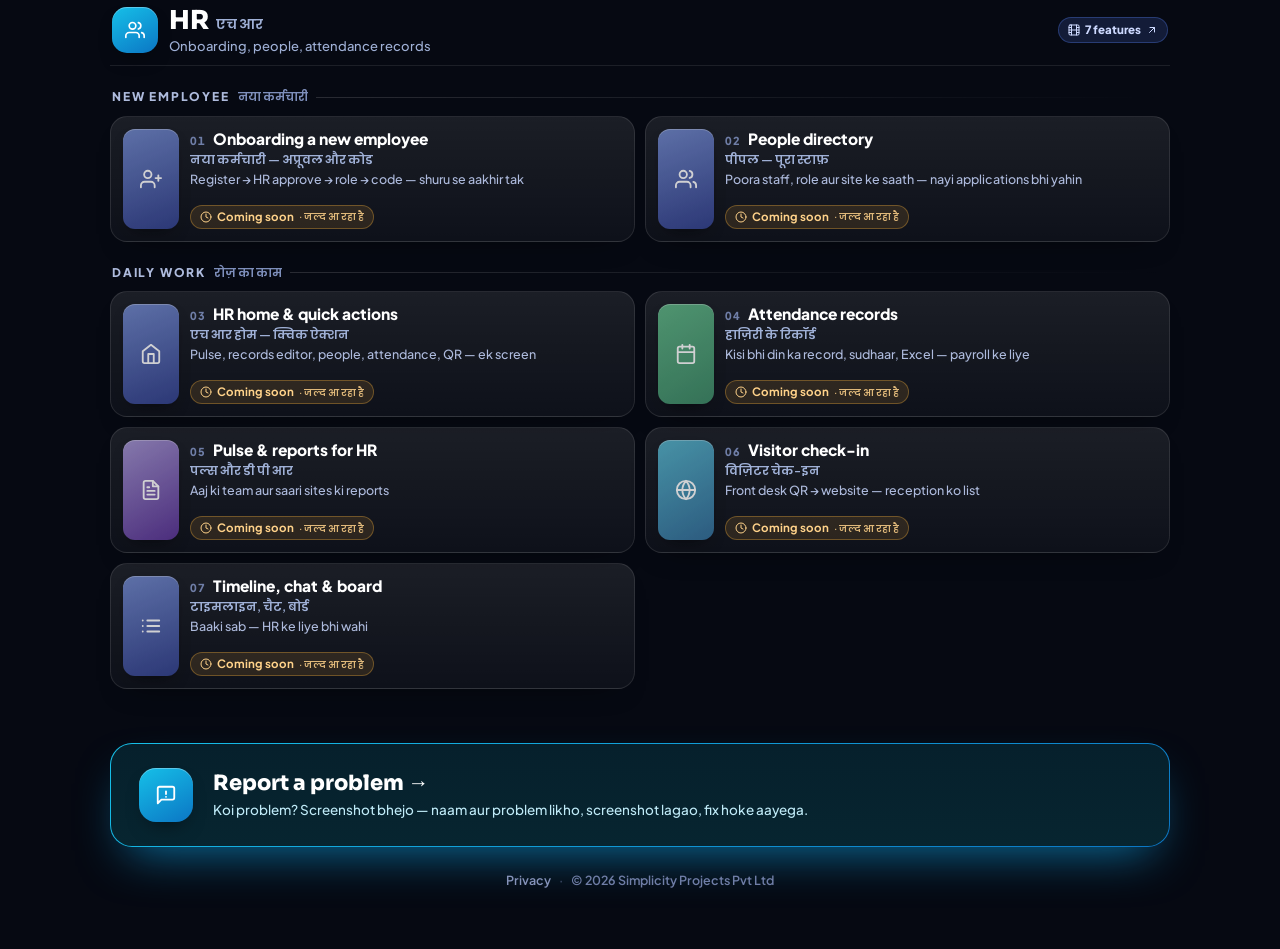
==== commit 8e4ed357: "Catalogue layout: English-first titles, Links block, numbered feature rows with posters + Watch/Link" ====
--- a/index.html
+++ b/index.html
@@ -4,12 +4,12 @@
 <meta charset="utf-8">
 <meta name="viewport" content="width=device-width,initial-scale=1,viewport-fit=cover">
 <meta name="theme-color" content="#060912">
-<title>Simplicity — features & how-to videos</title>
-<meta name="description" content="Role-wise feature guide with how-to videos for the Simplicity workforce app — attendance, live map, reports, chat & approvals. Download for Android or install on iPhone.">
+<title>Simplicity — app catalogue</title>
+<meta name="description" content="Simplicity app catalogue — every feature with a short how-to video and its link, by role (Employees, Admins, HR). Download for Android, install on iPhone, visitor site, report a problem.">
 <meta property="og:type" content="website">
 <meta property="og:site_name" content="Simplicity">
-<meta property="og:title" content="Simplicity — features & how-to videos">
-<meta property="og:description" content="Role-wise feature guide with how-to videos for the Simplicity workforce app — attendance, live map, reports, chat & approvals. Download for Android or install on iPhone.">
+<meta property="og:title" content="Simplicity — app catalogue">
+<meta property="og:description" content="Simplicity app catalogue — every feature with a short how-to video and its link, by role (Employees, Admins, HR). Download for Android, install on iPhone, visitor site, report a problem.">
 <meta property="og:url" content="https://devmadan2004-lang.github.io/simplicity/">
 <meta property="og:image" content="https://devmadan2004-lang.github.io/simplicity/assets/og.png">
 <meta property="og:image:width" content="1200">
@@ -22,39 +22,31 @@
 <link href="https://fonts.googleapis.com/css2?family=Sora:wght@700;800&family=Plus+Jakarta+Sans:wght@500;600;700;800&family=Poppins:wght@600;700&display=swap" rel="stylesheet">
 <link rel="stylesheet" href="./assets/site.css">
 </head>
-<body data-page="home">
+<body data-page="catalogue">
 <header class="hdr"><div class="hdr-in">
-  <a class="brand" href="./"><span class="mark"><svg viewBox="0 0 24 24" fill="none" aria-hidden="true"><path d="M5 16.5L12 7l7 9.5" stroke="#fff" stroke-width="2.7" stroke-linecap="round" stroke-linejoin="round"/></svg></span><span>Simplicity</span></a>
-  <nav class="tabs" aria-label="Roles"><a class="tab" href="./employee/">Employee</a><a class="tab" href="./admin/">Admin</a><a class="tab" href="./hr/">HR</a></nav>
+  <a class="brand" href="./"><span class="mark"><svg viewBox="0 0 24 24" fill="none" aria-hidden="true"><path d="M5 16.5L12 7l7 9.5" stroke="#fff" stroke-width="2.7" stroke-linecap="round" stroke-linejoin="round"/></svg></span><span class="bname">Simplicity</span></a>
+  <nav class="tabs" aria-label="Roles"><a class="tab on" href="./" aria-current="page">All</a><a class="tab" href="./employee/">Employee</a><a class="tab" href="./admin/">Admin</a><a class="tab" href="./hr/">HR</a></nav>
 </div></header>
 <main class="wrap">
-  <section class="hero">
-    <div class="appicon"><svg viewBox="0 0 24 24" fill="none" aria-hidden="true"><path d="M5 16.5L12 7l7 9.5" stroke="#fff" stroke-width="2.7" stroke-linecap="round" stroke-linejoin="round"/></svg></div>
-    <div class="eyebrow">Simplicity Projects Pvt Ltd</div>
-    <h1>Get the Simplicity app</h1>
-    <p class="sub">Attendance, live map, reports, chat &amp; approvals — <b>poora workday ek app mein</b>. Neeche se install karo, phir apne role ke videos dekho.</p>
-    <div data-dl=""></div>
+  <section class="intro" id="intro">
+    <div>
+      <div class="eyebrow">Simplicity Projects Pvt Ltd</div>
+      <h1>App catalogue</h1>
+      <div class="hi">ऐप कैटलॉग — हर फ़ीचर का वीडियो और लिंक</div>
+      <p class="sub">Attendance, live map, reports, chat &amp; approvals — har feature ka chhota video aur uska link, role ke hisaab se.</p>
+    </div>
+    <div class="rstats"></div>
   </section>
-
-  <div class="sectlabel"><span class="hi">अपना role चुनो</span><span class="en">Pick your role</span></div>
-  <div class="roles" id="roles"></div>
-
-  <div class="walk" id="walk"><div class="walk-in">
-    <div class="walk-t">
-      <span class="vbadge">Complete walkthrough</span>
-      <h2>पूरा परिचय — सारे फ़ीचर एक वीडियो में</h2>
-      <p>Install se lekar attendance, live map, DPR aur approvals tak — poora app ek baar mein samajh lo.</p>
-    </div>
-    <div class="walk-meta"><span class="chip soon">जल्द आ रहा है</span></div>
-  </div></div>
+  <section class="links" id="links"></section>
+  <div id="sections"></div>
 </main>
 <footer class="foot"><div class="foot-in">
   <a class="helpcard" href="https://devmadan2004-lang.github.io/simplicity/help/">
     <div class="helpcard-in">
       <div class="tile"><svg viewBox="0 0 24 24" fill="none" stroke="currentColor" stroke-width="2" stroke-linecap="round" stroke-linejoin="round" aria-hidden="true"><path d="M21 15a2 2 0 0 1-2 2H7l-4 4V5a2 2 0 0 1 2-2h14a2 2 0 0 1 2 2z"/><path d="M12 8v3M12 14h.01"/></svg></div>
       <div class="helpcard-t">
-        <div class="helpcard-h">कोई problem? Screenshot bhejo &rarr;</div>
-        <div class="helpcard-p">Naam aur problem likho, screenshot lagao — fix hoke aayega.</div>
+        <div class="helpcard-h">Report a problem &rarr;</div>
+        <div class="helpcard-p">Koi problem? Screenshot bhejo — naam aur problem likho, screenshot lagao, fix hoke aayega.</div>
       </div>
     </div>
   </a>
--- a/assets/site.css
+++ b/assets/site.css
@@ -1,4 +1,4 @@
-/* Simplicity — feature guide. Shared styles (matches the download page look). */
+/* Simplicity — app catalogue. Shared styles (matches the download page look). */
 :root{
   --bg:#060912;--text:#e8eefc;--muted:#9fb0d6;--muted2:#7e8fbb;--dim:#6f7ea7;
   --blue1:#5b86ff;--blue2:#2540c9;--cyan:#16c0e8;--cyan2:#0b76c4;
@@ -7,9 +7,9 @@
   --cta:linear-gradient(120deg,#3a74f0,#2540c9);
   --head:'Sora','Poppins',-apple-system,BlinkMacSystemFont,'Segoe UI',sans-serif;
   --body:'Plus Jakarta Sans','Poppins',-apple-system,BlinkMacSystemFont,'Segoe UI',sans-serif;
-  --wrap:480px;
+  --wrap:520px;
 }
-@media (min-width:900px){:root{--wrap:1080px}}
+@media (min-width:900px){:root{--wrap:1100px}}
 
 *{box-sizing:border-box;margin:0;padding:0;-webkit-tap-highlight-color:transparent}
 html{-webkit-text-size-adjust:100%;scroll-behavior:smooth}
@@ -25,166 +25,146 @@
 ::selection{background:rgba(91,134,255,.45);color:#fff}
 
 /* ---------- header ---------- */
-.hdr{position:sticky;top:0;z-index:30;background:rgba(6,9,18,.66);backdrop-filter:blur(20px) saturate(1.3);-webkit-backdrop-filter:blur(20px) saturate(1.3);border-bottom:1px solid rgba(255,255,255,.07)}
-.hdr-in{max-width:var(--wrap);margin:0 auto;padding:10px 16px;display:flex;align-items:center;justify-content:space-between;gap:12px}
+.hdr{position:sticky;top:0;z-index:30;background:rgba(6,9,18,.7);backdrop-filter:blur(20px) saturate(1.3);-webkit-backdrop-filter:blur(20px) saturate(1.3);border-bottom:1px solid rgba(255,255,255,.07)}
+.hdr-in{max-width:var(--wrap);margin:0 auto;padding:9px 14px;display:flex;align-items:center;justify-content:space-between;gap:10px}
 .brand{display:flex;align-items:center;gap:9px;text-decoration:none;color:#fff;font-family:var(--head);font-weight:800;font-size:16px;letter-spacing:-.3px}
 .mark{width:32px;height:32px;border-radius:10px;background:linear-gradient(150deg,var(--blue1),var(--blue2));display:flex;align-items:center;justify-content:center;box-shadow:0 8px 18px -6px #2f5bffaa,inset 0 1px 0 rgba(255,255,255,.45);flex:0 0 auto}
 .mark svg{width:19px;height:19px}
 .tabs{display:flex;gap:2px;padding:3px;border-radius:999px;background:rgba(255,255,255,.06);border:1px solid rgba(255,255,255,.09)}
-.tab{padding:7px 13px;border-radius:999px;font-size:12.5px;font-weight:700;color:#aebbdd;text-decoration:none;white-space:nowrap;transition:color .15s,background .15s}
+.tab{padding:7px 11px;border-radius:999px;font-size:12.5px;font-weight:700;color:#aebbdd;text-decoration:none;white-space:nowrap;transition:color .15s,background .15s}
 .tab:hover{color:#fff}
 .tab.on{background:var(--cta);color:#fff;box-shadow:0 6px 16px -6px #2f5bffcc}
-@media (max-width:359px){.brand span{display:none}}
+@media (max-width:429px){.brand .bname{display:none}}
 @media (min-width:900px){.hdr-in{padding:12px 20px}.brand{font-size:17px}.tab{padding:8px 16px;font-size:13px}}
 
 /* ---------- layout ---------- */
-.wrap{position:relative;z-index:1;width:100%;max-width:var(--wrap);margin:0 auto;padding:26px 18px 6px}
-@media (min-width:900px){.wrap{padding:36px 20px 10px}}
+.wrap{position:relative;z-index:1;width:100%;max-width:var(--wrap);margin:0 auto;padding:16px 14px 6px}
+@media (min-width:900px){.wrap{padding:28px 20px 10px}}
 .narrow{max-width:560px;margin:0 auto}
 
-/* ---------- hero ---------- */
-.hero{text-align:center;padding:12px 0 6px}
-.appicon{width:82px;height:82px;border-radius:24px;margin:4px auto 18px;background:linear-gradient(150deg,var(--blue1),var(--blue2));display:flex;align-items:center;justify-content:center;box-shadow:0 22px 46px -10px #2f5bffaa,inset 0 2px 0 rgba(255,255,255,.5)}
-.appicon svg{width:44px;height:44px}
-.eyebrow{font-size:10.5px;letter-spacing:3.4px;font-weight:800;color:#8ea6ff;margin-bottom:8px;text-transform:uppercase}
-h1,.h1{font-family:var(--head);font-size:31px;line-height:1.12;font-weight:800;letter-spacing:-.7px;background:linear-gradient(180deg,#fff,#b7caff);-webkit-background-clip:text;background-clip:text;color:transparent;margin-bottom:10px}
-.sub{font-size:14px;color:var(--muted);line-height:1.6;margin:0 auto 22px;font-weight:500;max-width:400px}
+/* ---------- intro (compact) ---------- */
+.intro{padding:6px 2px 8px}
+.eyebrow{font-size:10.5px;letter-spacing:3px;font-weight:800;color:#8ea6ff;margin-bottom:6px;text-transform:uppercase}
+h1,.h1{font-family:var(--head);font-size:27px;line-height:1.12;font-weight:800;letter-spacing:-.7px;background:linear-gradient(180deg,#fff,#b7caff);-webkit-background-clip:text;background-clip:text;color:transparent;margin-bottom:4px}
+.intro .hi{font-size:13px;color:var(--muted);font-weight:600;margin-bottom:6px}
+.sub{font-size:13.5px;color:var(--muted);line-height:1.55;margin:0 0 10px;font-weight:500;max-width:560px}
 .sub b{color:#cdd9ff;font-weight:700}
+.rstats{display:flex;gap:6px;flex-wrap:wrap;margin:0}
+.stat{font-size:11.5px;font-weight:700;color:#aebbdd;background:rgba(255,255,255,.06);border:1px solid rgba(255,255,255,.1);padding:5px 10px;border-radius:999px;display:inline-flex;gap:6px;align-items:center}
+.stat svg{width:12px;height:12px;color:#8ea6ff}
 @media (min-width:900px){
-  .hero{padding:30px 0 12px}
-  h1,.h1{font-size:48px;letter-spacing:-1.5px;margin-bottom:14px}
-  .sub{font-size:16.5px;max-width:600px;margin-bottom:28px}
-  .appicon{width:96px;height:96px;border-radius:28px}.appicon svg{width:50px;height:50px}
+  .intro{padding:10px 2px 14px;display:flex;flex-wrap:wrap;align-items:flex-end;gap:6px 24px}
+  .intro>div:first-child{flex:1;min-width:320px}
+  h1,.h1{font-size:40px;letter-spacing:-1.4px;margin-bottom:6px}
+  .intro .hi{font-size:15px}
+  .sub{font-size:15px;max-width:640px;margin-bottom:0}
+  .rstats{margin-bottom:6px}
 }
 
-/* ---------- download buttons ---------- */
-.dl{display:flex;flex-direction:column;gap:10px;margin:0 auto;max-width:420px}
+/* ---------- section labels ---------- */
+.sectlabel{display:flex;align-items:baseline;gap:8px;margin:16px 2px 8px}
+.sectlabel::after{content:"";flex:1;height:1px;align-self:center;background:linear-gradient(90deg,rgba(255,255,255,.14),transparent)}
+.sectlabel .en{font-size:11.5px;letter-spacing:1.8px;font-weight:800;color:#aebbdd;text-transform:uppercase}
+.sectlabel .hi{font-size:12px;color:var(--muted2);font-weight:600}
+@media (min-width:900px){.sectlabel{margin:22px 2px 10px}.sectlabel .en{font-size:12px}}
+
+/* ---------- generic card / tiles ---------- */
+.card{background:var(--card);border:1px solid var(--border);border-radius:22px;overflow:hidden;backdrop-filter:blur(22px) saturate(1.2);-webkit-backdrop-filter:blur(22px) saturate(1.2);box-shadow:0 18px 40px -22px rgba(0,0,0,.7)}
+.tile{width:44px;height:44px;border-radius:14px;display:flex;align-items:center;justify-content:center;flex:0 0 auto;box-shadow:inset 0 1px 0 rgba(255,255,255,.3),0 10px 20px -10px rgba(0,0,0,.6);background:linear-gradient(150deg,var(--blue1),var(--blue2));color:#fff}
+.tile svg{width:22px;height:22px}
+.tile.cyan,.ftile.cyan{background:linear-gradient(150deg,#16c0e8,#0b76c4)}
+.tile.violet,.ftile.violet{background:linear-gradient(150deg,#a78bfa,#6d28d9)}
+.tile.green,.ftile.green{background:linear-gradient(150deg,#28c46e,#0f9a59)}
+.tile.amber,.ftile.amber{background:linear-gradient(150deg,#fbbf24,#d97706)}
+.tile.rose,.ftile.rose{background:linear-gradient(150deg,#fb7185,#be123c)}
+.tile.slate,.ftile.slate{background:linear-gradient(140deg,#3a3f4a,#1c2027)}
+
+/* ---------- action buttons (Watch / Link) ---------- */
+.act{display:inline-flex;align-items:center;justify-content:center;gap:6px;height:32px;padding:0 12px;border-radius:10px;font-size:12.5px;font-weight:800;text-decoration:none;border:1px solid transparent;cursor:pointer;line-height:1;white-space:nowrap;transition:transform .15s,background .15s}
+.act svg{width:12px;height:12px}
+.act:active{transform:scale(.96)}
+.act.play{background:var(--cta);color:#fff;box-shadow:0 8px 18px -8px #2f5bffcc}
+.act.link{background:rgba(255,255,255,.06);border-color:rgba(255,255,255,.14);color:#cdd9ff}
+.act.link:hover{background:rgba(255,255,255,.12)}
+.act.only{width:32px;padding:0}
+.act.only svg{width:14px;height:14px}
+
+/* ---------- links block ---------- */
+.links{margin-top:10px}
+.lgrid{display:grid;gap:7px;grid-template-columns:minmax(0,1fr)}
+.lrow{display:flex;align-items:center;gap:11px;min-width:0;padding:9px 11px 9px 10px;border-radius:15px;background:var(--card);border:1px solid var(--border);text-decoration:none;color:inherit;box-shadow:0 12px 26px -22px rgba(0,0,0,.7);transition:transform .15s,border-color .15s;min-height:56px}
+a.lrow:hover{transform:translateY(-1px);border-color:rgba(91,134,255,.45)}
+.lrow .tile{width:36px;height:36px;border-radius:11px}
+.lrow .tile svg{width:18px;height:18px}
+.lbody{flex:1;min-width:0}
+.llabel{display:block;font-size:14px;font-weight:800;color:#fff;line-height:1.25}
+.ldesc{display:block;font-size:11.5px;color:var(--muted);font-weight:600;margin-top:1px;line-height:1.35;white-space:nowrap;overflow:hidden;text-overflow:ellipsis}
+.lgo{color:#8ea6ff;flex:0 0 auto}
+.lgo svg{width:18px;height:18px}
+.lacts{display:flex;gap:6px;flex:0 0 auto;align-items:center}
+.lrow.walk{grid-column:1/-1}
+@media (min-width:600px){.lgrid{grid-template-columns:repeat(2,minmax(0,1fr))}}
+@media (min-width:900px){.lgrid{grid-template-columns:repeat(3,minmax(0,1fr));gap:10px}.lrow{padding:11px 13px 11px 12px;min-height:64px}.lrow .tile{width:40px;height:40px;border-radius:12px}.llabel{font-size:14.5px}.ldesc{font-size:12px}}
+
+/* ---------- role sections + feature rows ---------- */
+.rolesec{margin-top:22px;scroll-margin-top:72px}
+.rolehead{display:flex;align-items:center;gap:11px;padding:0 2px 10px;border-bottom:1px solid rgba(255,255,255,.09);text-decoration:none;color:inherit}
+.rolehead .tile{width:40px;height:40px;border-radius:13px}
+.rolehead .tile svg{width:20px;height:20px}
+.rhead-t{flex:1;min-width:0}
+.rolehead h2{font-family:var(--head);font-size:20px;font-weight:800;color:#fff;letter-spacing:-.4px;line-height:1.2;display:flex;align-items:baseline;gap:8px;flex-wrap:wrap}
+.rolehead h2 small{font-family:var(--body);font-size:12.5px;font-weight:600;color:var(--muted);letter-spacing:0}
+.rtag{font-size:12px;color:var(--muted);margin-top:2px;line-height:1.35}
+.rcount{font-size:11.5px;font-weight:800;color:#cdd9ff;background:rgba(91,134,255,.16);border:1px solid rgba(91,134,255,.3);padding:4px 9px;border-radius:999px;white-space:nowrap;display:inline-flex;align-items:center;gap:5px;flex:0 0 auto}
+.rcount svg{width:12px;height:12px}
+a.rolehead:hover .rcount{background:rgba(91,134,255,.28)}
+@media (min-width:900px){.rolesec{margin-top:34px}.rolehead h2{font-size:26px}.rolehead h2 small{font-size:14px}.rtag{font-size:13px}.rolehead .tile{width:46px;height:46px;border-radius:15px}}
+
+.rows{display:grid;gap:8px;grid-template-columns:minmax(0,1fr)}
+@media (min-width:900px){.rows{grid-template-columns:repeat(2,minmax(0,1fr));gap:10px}}
+.frow{display:flex;gap:11px;min-width:0;padding:10px 11px 10px 10px;border-radius:17px;background:var(--card);border:1px solid var(--border);box-shadow:0 14px 30px -22px rgba(0,0,0,.7);position:relative;transition:transform .15s,border-color .15s,box-shadow .15s;outline:none}
+.frow.has-video{cursor:pointer}
+.frow.has-video:hover{transform:translateY(-2px);border-color:rgba(91,134,255,.5);box-shadow:0 22px 44px -24px rgba(47,91,255,.6)}
+.frow.has-video:focus-visible{border-color:#5b86ff;box-shadow:0 0 0 3px rgba(91,134,255,.35)}
+.fmedia{flex:0 0 auto}
+.fposter,.ftile{width:56px;height:100px;border-radius:12px;background:#0b0f1e;display:block;box-shadow:0 8px 18px -8px rgba(0,0,0,.7)}
+.fposter{object-fit:cover;border:1px solid rgba(255,255,255,.14)}
+.ftile{display:flex;align-items:center;justify-content:center;color:#fff;background:linear-gradient(160deg,var(--blue1),var(--blue2));box-shadow:inset 0 1px 0 rgba(255,255,255,.3),0 8px 18px -8px rgba(0,0,0,.7)}
+.ftile svg{width:22px;height:22px}
+.frow.soon-card .ftile{filter:saturate(.55);opacity:.8}
+.fbody{flex:1;min-width:0;display:flex;flex-direction:column;gap:2px}
+.ftop{display:flex;align-items:baseline;gap:8px}
+.fnum{font-size:11px;font-weight:800;color:#6f7ea7;letter-spacing:.5px;font-variant-numeric:tabular-nums;flex:0 0 auto}
+.ftitle{font-size:15px;font-weight:800;color:#fff;line-height:1.25}
+.fhi{font-size:12.5px;color:var(--muted);font-weight:600;line-height:1.3}
+.fdesc{font-size:12.5px;color:#aebbdd;line-height:1.45;margin-top:1px}
+.ffoot{display:flex;align-items:center;gap:8px;margin-top:auto;padding-top:7px;flex-wrap:wrap}
+.chip{display:inline-flex;align-items:center;gap:5px;font-size:11.5px;font-weight:700;color:#aebbdd;background:rgba(255,255,255,.06);border:1px solid rgba(255,255,255,.1);padding:4px 9px;border-radius:999px;font-variant-numeric:tabular-nums;line-height:1.2}
+.chip svg{width:12px;height:12px}
+.chip.soon{color:#ffd28a;background:rgba(255,180,60,.12);border-color:rgba(255,180,60,.32)}
+.chip.soon small{font-weight:600;opacity:.85}
+.facts{margin-left:auto;display:flex;gap:6px}
+@media (min-width:900px){.frow{padding:12px 13px 12px 12px}.ftitle{font-size:15.5px}}
+
+/* skeleton + errors */
+.skel{height:96px;border-radius:17px;background:linear-gradient(90deg,rgba(255,255,255,.04) 25%,rgba(255,255,255,.09) 50%,rgba(255,255,255,.04) 75%);background-size:200% 100%;animation:sh 1.3s linear infinite;border:1px solid rgba(255,255,255,.06)}
+.skel.sm{height:56px}
+@keyframes sh{to{background-position:-200% 0}}
+.errbox{background:rgba(251,113,133,.1);border:1px solid rgba(251,113,133,.35);color:#ffc1cb;border-radius:16px;padding:14px 16px;font-size:13.5px;font-weight:600;line-height:1.5;display:flex;gap:12px;align-items:center;flex-wrap:wrap}
+.errbox button{margin-left:auto;background:rgba(255,255,255,.1);border:1px solid rgba(255,255,255,.18);color:#fff;font-weight:800;font-size:12.5px;padding:8px 14px;border-radius:10px;cursor:pointer}
+
+/* ---------- download buttons (modal strip) ---------- */
+.dl{display:flex;flex-direction:column;gap:10px;margin:0 auto}
 .dl-item{display:flex;flex-direction:column;gap:7px;min-width:0}
-.btn{display:inline-flex;align-items:center;justify-content:center;gap:10px;font-weight:800;text-decoration:none;border:none;cursor:pointer;border-radius:16px;padding:15px 20px;font-size:15.5px;color:#fff;transition:transform .15s,box-shadow .2s,background .2s;position:relative;width:100%;line-height:1.2}
+.btn{display:inline-flex;align-items:center;justify-content:center;gap:10px;font-weight:800;text-decoration:none;border:none;cursor:pointer;border-radius:14px;padding:12px 16px;font-size:14px;color:#fff;transition:transform .15s,box-shadow .2s,background .2s;position:relative;width:100%;line-height:1.2}
 .btn:active{transform:scale(.97)}
-.btn svg{width:20px;height:20px;flex:0 0 auto}
+.btn svg{width:18px;height:18px;flex:0 0 auto}
 .btn-primary{background:var(--cta);box-shadow:0 14px 28px -12px #2f5bffcc,inset 0 1px 0 rgba(255,255,255,.22)}
 .btn-primary:hover{box-shadow:0 18px 34px -12px #2f5bffee}
 .btn-ghost{background:rgba(255,255,255,.07);border:1px solid rgba(255,255,255,.14);box-shadow:inset 0 1px 0 rgba(255,255,255,.08)}
 .btn-ghost:hover{background:rgba(255,255,255,.11)}
 .dl-note{font-size:11.5px;color:#8593ba;font-weight:600;line-height:1.5;text-align:center}
 .dl-note a{color:#9db4ff;text-decoration:none;border-bottom:1px solid rgba(157,180,255,.35)}
-.dl.row{gap:8px}
-.dl.row .btn{padding:12px 16px;font-size:14px;border-radius:14px;gap:8px}
-.dl.row .btn svg{width:18px;height:18px}
-.dl.row .dl-note{font-size:11px}
-.dl.sm .btn{padding:11px 14px;font-size:13.5px;border-radius:12px}
-.dl.sm .btn svg{width:17px;height:17px}
-@media (min-width:900px){
-  .dl{flex-direction:row;max-width:640px;align-items:flex-start;gap:14px}
-  .dl .dl-item{flex:1}
-  .dl .btn{padding:17px 22px;font-size:16px;border-radius:18px}
-  .dl.row{max-width:560px;gap:12px}
-  .dl.row .btn{padding:14px 18px;font-size:14.5px}
-  .dl.sm{flex-direction:column;max-width:none;gap:10px}
-  .dl.sm .btn{padding:12px 16px;font-size:14px}
-}
-
-/* ---------- section labels / cards ---------- */
-.sectlabel{font-size:10.5px;letter-spacing:2px;font-weight:800;color:var(--muted2);margin:28px 2px 12px;text-transform:uppercase;display:flex;align-items:center;gap:10px}
-.sectlabel::after{content:"";flex:1;height:1px;background:linear-gradient(90deg,rgba(255,255,255,.14),transparent)}
-.sectlabel .hi{color:#aebbdd;text-transform:none;letter-spacing:.2px;font-size:14px}
-.sectlabel .en{opacity:.8}
-@media (min-width:900px){.sectlabel{margin-top:36px;margin-bottom:16px}.sectlabel .hi{font-size:16px}}
-.card{background:var(--card);border:1px solid var(--border);border-radius:22px;overflow:hidden;backdrop-filter:blur(22px) saturate(1.2);-webkit-backdrop-filter:blur(22px) saturate(1.2);box-shadow:0 18px 40px -22px rgba(0,0,0,.7)}
-.tile{width:44px;height:44px;border-radius:14px;display:flex;align-items:center;justify-content:center;flex:0 0 auto;box-shadow:inset 0 1px 0 rgba(255,255,255,.3),0 10px 20px -10px rgba(0,0,0,.6);background:linear-gradient(150deg,var(--blue1),var(--blue2));color:#fff}
-.tile svg{width:22px;height:22px}
-.tile.cyan{background:linear-gradient(150deg,#16c0e8,#0b76c4)}
-.tile.violet{background:linear-gradient(150deg,#a78bfa,#6d28d9)}
-.tile.green{background:linear-gradient(150deg,#28c46e,#0f9a59)}
-.tile.amber{background:linear-gradient(150deg,#fbbf24,#d97706)}
-.tile.rose{background:linear-gradient(150deg,#fb7185,#be123c)}
-.tile.slate{background:linear-gradient(140deg,#3a3f4a,#1c2027)}
-
-/* ---------- role cards (landing) ---------- */
-.roles{display:grid;gap:12px}
-.role{display:flex;align-items:center;gap:14px;padding:16px;text-decoration:none;color:inherit;transition:transform .2s,border-color .2s,box-shadow .2s;position:relative}
-.role:hover{transform:translateY(-2px);border-color:rgba(91,134,255,.45);box-shadow:0 24px 50px -24px rgba(47,91,255,.6)}
-.role .tile{width:50px;height:50px;border-radius:16px}
-.role .tile svg{width:24px;height:24px}
-.role-t{flex:1;min-width:0}
-.role-hi{font-size:17.5px;font-weight:800;line-height:1.25;color:#fff}
-.role-en{font-size:11px;color:#8ea6ff;font-weight:800;letter-spacing:1.6px;text-transform:uppercase;margin-top:2px}
-.role-tag{font-size:12.5px;color:var(--muted);margin-top:5px;line-height:1.45}
-.role-n{font-size:11.5px;font-weight:800;color:#cdd9ff;background:rgba(91,134,255,.16);border:1px solid rgba(91,134,255,.3);padding:4px 9px;border-radius:999px;margin-top:9px;display:inline-flex;align-items:center;gap:5px}
-.role-n svg{width:12px;height:12px}
-.role-arrow{color:var(--dim);flex:0 0 auto;transition:transform .2s,color .2s}
-.role-arrow svg{width:20px;height:20px}
-.role:hover .role-arrow{transform:translateX(3px);color:#cdd9ff}
-@media (min-width:900px){
-  .roles{grid-template-columns:repeat(3,1fr);gap:16px}
-  .role{flex-direction:column;align-items:flex-start;padding:24px;gap:16px}
-  .role .tile{width:56px;height:56px;border-radius:18px}.role .tile svg{width:27px;height:27px}
-  .role-hi{font-size:22px}.role-tag{font-size:13.5px;margin-top:7px}
-  .role-arrow{position:absolute;top:24px;right:22px}
-}
-
-/* ---------- walkthrough (landing) ---------- */
-.walk{margin-top:14px;border-radius:24px;padding:1px;background:linear-gradient(150deg,var(--cyan),var(--cyan2));box-shadow:0 22px 48px -18px #0ea5e9aa;position:relative}
-.walk-in{border-radius:23px;background:linear-gradient(180deg,#06202c,#072530);padding:24px 20px 22px;display:flex;flex-direction:column;align-items:center;text-align:center;gap:10px}
-.vbadge{font-size:9.5px;letter-spacing:2px;font-weight:800;color:#7fe3ff;background:rgba(22,192,232,.16);border:1px solid rgba(22,192,232,.4);padding:5px 12px;border-radius:999px;text-transform:uppercase}
-.walk h2{font-family:var(--head);font-size:21px;font-weight:800;color:#fff;letter-spacing:-.4px;line-height:1.25}
-.walk p{font-size:13px;color:#bfeaf7;line-height:1.55;max-width:360px}
-.walk-meta{display:flex;gap:8px;align-items:center;justify-content:center;flex-wrap:wrap}
-.playbig{display:inline-flex;align-items:center;gap:9px;margin-top:8px;background:#fff;color:#0b6aa0;font-weight:800;font-size:14.5px;padding:13px 28px;border-radius:999px;text-decoration:none;box-shadow:0 12px 26px -10px rgba(0,0,0,.45);border:none;cursor:pointer;transition:transform .15s}
-.playbig:active{transform:scale(.96)}
-.playbig svg{width:14px;height:14px}
-.walk .chip.soon{margin-top:8px}
-@media (min-width:900px){
-  .walk{margin-top:18px}
-  .walk-in{flex-direction:row;text-align:left;align-items:center;padding:30px 34px;gap:26px}
-  .walk-t{flex:1;display:flex;flex-direction:column;align-items:flex-start;gap:10px}
-  .walk h2{font-size:27px}.walk p{font-size:14.5px;max-width:520px}
-  .walk-meta{justify-content:flex-start}
-  .playbig{margin-top:0;padding:15px 30px;font-size:15.5px}
-}
-
-/* ---------- role page hero ---------- */
-.rhero{text-align:center;padding:8px 0 4px}
-.rhero h1{margin-bottom:4px}
-.rhero .ren{font-family:var(--head);font-size:13px;color:#8ea6ff;font-weight:700;letter-spacing:2.4px;text-transform:uppercase;margin-bottom:10px}
-.rhero .sub{margin-bottom:16px}
-.rstats{display:flex;justify-content:center;gap:8px;flex-wrap:wrap;margin:0 0 20px}
-.stat{font-size:12px;font-weight:700;color:#aebbdd;background:rgba(255,255,255,.06);border:1px solid rgba(255,255,255,.1);padding:6px 11px;border-radius:999px;display:inline-flex;gap:6px;align-items:center}
-.stat svg{width:13px;height:13px;color:#8ea6ff}
-.rhero .dl{margin-top:2px}
-@media (min-width:900px){.rhero{padding:26px 0 10px}.rhero .ren{font-size:14px}.rstats{margin-bottom:26px}.stat{font-size:13px;padding:7px 13px}}
-
-/* ---------- feature grid / cards ---------- */
-.grid{display:grid;gap:12px}
-@media (min-width:900px){.grid{grid-template-columns:repeat(auto-fill,minmax(300px,1fr));gap:16px}}
-.feat{display:flex;flex-direction:column;gap:12px;padding:16px;border-radius:20px;background:var(--card);border:1px solid var(--border);box-shadow:0 18px 40px -22px rgba(0,0,0,.7);position:relative;transition:transform .2s,border-color .2s,box-shadow .2s;text-align:left;color:inherit;width:100%;outline:none}
-.feat.has-video{cursor:pointer}
-.feat.has-video:hover{transform:translateY(-3px);border-color:rgba(91,134,255,.5);box-shadow:0 24px 50px -24px rgba(47,91,255,.65)}
-.feat.has-video:focus-visible{border-color:#5b86ff;box-shadow:0 0 0 3px rgba(91,134,255,.35)}
-.feat.has-video:active{transform:scale(.99)}
-.feat .num{position:absolute;top:13px;right:15px;font-size:11px;font-weight:800;color:#55638f;letter-spacing:.6px;font-variant-numeric:tabular-nums}
-.feat-top{display:flex;gap:13px;align-items:flex-start;padding-right:26px}
-.feat-t{flex:1;min-width:0}
-.feat-hi{font-size:16.5px;font-weight:800;line-height:1.3;color:#fff}
-.feat-en{font-size:12.5px;color:var(--muted);font-weight:600;margin-top:1px}
-.feat-desc{font-size:13px;color:#aebbdd;line-height:1.5}
-.feat-foot{display:flex;align-items:center;justify-content:space-between;gap:10px;margin-top:auto}
-.chip{display:inline-flex;align-items:center;gap:5px;font-size:12px;font-weight:700;color:#aebbdd;background:rgba(255,255,255,.06);border:1px solid rgba(255,255,255,.1);padding:5px 10px;border-radius:999px;font-variant-numeric:tabular-nums;line-height:1.2}
-.chip svg{width:13px;height:13px}
-.chip.soon{color:#ffd28a;background:rgba(255,180,60,.12);border-color:rgba(255,180,60,.32)}
-.play{display:inline-flex;align-items:center;gap:7px;background:var(--cta);color:#fff;font-weight:800;font-size:13.5px;padding:9px 15px;border-radius:12px;box-shadow:0 10px 22px -10px #2f5bffcc;border:none;cursor:pointer;line-height:1.2;transition:transform .15s}
-.play svg{width:11px;height:11px}
-.feat.has-video:hover .play{transform:translateX(1px)}
-.feat.soon-card .tile{filter:saturate(.6);opacity:.85}
-.feat.soon-card .feat-hi{color:#dbe3f8}
-@media (min-width:900px){.feat{padding:20px;gap:14px}.feat-hi{font-size:17px}.feat-desc{font-size:13.5px}}
-
-/* skeleton + errors */
-.skel{height:118px;border-radius:20px;background:linear-gradient(90deg,rgba(255,255,255,.04) 25%,rgba(255,255,255,.09) 50%,rgba(255,255,255,.04) 75%);background-size:200% 100%;animation:sh 1.3s linear infinite;border:1px solid rgba(255,255,255,.06)}
-@keyframes sh{to{background-position:-200% 0}}
-.errbox{background:rgba(251,113,133,.1);border:1px solid rgba(251,113,133,.35);color:#ffc1cb;border-radius:16px;padding:14px 16px;font-size:13.5px;font-weight:600;line-height:1.5;display:flex;gap:12px;align-items:center;flex-wrap:wrap}
-.errbox button{margin-left:auto;background:rgba(255,255,255,.1);border:1px solid rgba(255,255,255,.18);color:#fff;font-weight:800;font-size:12.5px;padding:8px 14px;border-radius:10px;cursor:pointer}
 
 /* ---------- video modal ---------- */
 .ov{position:fixed;inset:0;z-index:60;display:none;align-items:center;justify-content:center;background:rgba(3,5,12,.84);backdrop-filter:blur(10px);-webkit-backdrop-filter:blur(10px);padding:0}
@@ -193,29 +173,30 @@
 .sheet{position:relative;width:100%;height:100%;overflow:auto;background:linear-gradient(180deg,#0f1733,#0a0f24);display:flex;flex-direction:column;-webkit-overflow-scrolling:touch;overscroll-behavior:contain}
 .sheet-top{display:flex;align-items:center;gap:12px;padding:12px 14px 12px 16px;border-bottom:1px solid rgba(255,255,255,.07);position:sticky;top:0;background:rgba(15,23,51,.86);backdrop-filter:blur(12px);-webkit-backdrop-filter:blur(12px);z-index:2}
 .sheet-t{flex:1;min-width:0}
-.sheet-hi{font-family:var(--head);font-size:17px;font-weight:800;color:#fff;white-space:nowrap;overflow:hidden;text-overflow:ellipsis;line-height:1.3}
-.sheet-en{font-size:12px;color:#9db4ff;font-weight:700;white-space:nowrap;overflow:hidden;text-overflow:ellipsis}
+.sheet-title{font-family:var(--head);font-size:17px;font-weight:800;color:#fff;white-space:nowrap;overflow:hidden;text-overflow:ellipsis;line-height:1.3}
+.sheet-sub{font-size:12px;color:#9db4ff;font-weight:700;white-space:nowrap;overflow:hidden;text-overflow:ellipsis}
 .xb{width:34px;height:34px;border-radius:50%;background:rgba(255,255,255,.1);border:1px solid rgba(255,255,255,.12);color:#cfdaff;font-size:15px;cursor:pointer;display:flex;align-items:center;justify-content:center;flex:0 0 auto;transition:background .15s}
 .xb:hover{background:rgba(255,255,255,.18)}
 .xb.desk{display:none;position:absolute;top:16px;right:16px;z-index:3}
-.sheet-body{display:flex;flex-direction:column;gap:16px;padding:16px 16px 22px;flex:1}
+.sheet-body{display:flex;flex-direction:column;gap:14px;padding:16px 16px 22px;flex:1}
 .player-col{display:flex;justify-content:center;align-items:center}
-.phone{position:relative;height:min(62dvh,620px);max-width:100%;aspect-ratio:9/19.5;border-radius:34px;padding:7px;background:#0b0f1e;box-shadow:0 30px 80px -20px rgba(0,0,0,.85),0 0 0 1px rgba(255,255,255,.14),inset 0 0 0 1px rgba(255,255,255,.05);transition:aspect-ratio .2s}
+.phone{position:relative;height:min(62vh,620px);height:min(62dvh,620px);max-width:100%;aspect-ratio:9/19.5;border-radius:34px;padding:7px;background:#0b0f1e;box-shadow:0 30px 80px -20px rgba(0,0,0,.85),0 0 0 1px rgba(255,255,255,.14),inset 0 0 0 1px rgba(255,255,255,.05);transition:aspect-ratio .2s}
 .phone video{width:100%;height:100%;object-fit:contain;border-radius:28px;background:#000;display:block}
 .phone.wide{aspect-ratio:16/9;height:auto;width:100%;max-width:840px;border-radius:18px;padding:6px}
 .phone.wide video{border-radius:13px}
 .verr{position:absolute;inset:7px;border-radius:28px;background:rgba(6,9,18,.92);display:flex;flex-direction:column;align-items:center;justify-content:center;gap:10px;text-align:center;padding:20px;font-size:13.5px;color:#ffc1cb;font-weight:600;line-height:1.5}
 .verr button{background:rgba(255,255,255,.1);border:1px solid rgba(255,255,255,.18);color:#fff;font-weight:800;font-size:13px;padding:9px 16px;border-radius:10px;cursor:pointer}
-.info-col{display:flex;flex-direction:column;gap:14px;min-width:0}
+.info-col{display:flex;flex-direction:column;gap:12px;min-width:0}
 .info-head{display:none}
 .sheet-desc{font-size:13.5px;color:#aebbdd;line-height:1.55;text-align:center}
+.mrow{display:flex;align-items:center;justify-content:center;gap:8px;flex-wrap:wrap}
 .strip{border-radius:18px;background:rgba(255,255,255,.05);border:1px solid rgba(255,255,255,.09);padding:14px}
 .strip-l{font-size:10.5px;letter-spacing:2px;font-weight:800;color:var(--muted2);text-transform:uppercase;margin-bottom:10px}
 .next{display:flex;align-items:center;justify-content:center;gap:8px;width:100%;padding:14px;border-radius:14px;background:var(--cta);color:#fff;font-weight:800;font-size:15px;border:none;cursor:pointer;box-shadow:0 14px 28px -12px #2f5bffcc;transition:transform .15s}
 .next:active{transform:scale(.98)}
 .next svg{width:18px;height:18px}
 .next.done{background:rgba(255,255,255,.08);border:1px solid rgba(255,255,255,.14);box-shadow:none}
-.next-sub{font-size:12px;color:var(--dim);text-align:center;font-weight:600;margin-top:-6px;white-space:nowrap;overflow:hidden;text-overflow:ellipsis}
+.next-sub{font-size:12px;color:var(--dim);text-align:center;font-weight:600;margin-top:-4px;white-space:nowrap;overflow:hidden;text-overflow:ellipsis}
 @media (min-width:900px){
   .ov{padding:28px}
   .sheet{height:auto;max-height:100%;max-width:1000px;border-radius:28px;border:1px solid rgba(255,255,255,.15);box-shadow:0 40px 100px -20px rgba(0,0,0,.85)}
@@ -225,17 +206,25 @@
   .player-col{flex:0 0 auto;padding:30px 34px;background:radial-gradient(70% 60% at 50% 50%,rgba(47,91,255,.2),transparent 70%);border-right:1px solid rgba(255,255,255,.06)}
   .phone{height:min(70vh,700px)}
   .phone.wide{width:560px;max-width:56vw}
-  .info-col{flex:1;padding:40px 40px 32px;justify-content:center;gap:18px}
+  .info-col{flex:1;padding:40px 40px 32px;justify-content:center;gap:16px}
   .info-head{display:block}
   .info-head .eyebrow{margin-bottom:10px}
-  .info-hi{font-family:var(--head);font-size:30px;font-weight:800;color:#fff;letter-spacing:-.6px;line-height:1.15}
-  .info-en{font-size:15px;color:#9db4ff;font-weight:700;margin-top:6px}
+  .info-title{font-family:var(--head);font-size:30px;font-weight:800;color:#fff;letter-spacing:-.6px;line-height:1.15}
+  .info-sub{font-size:15px;color:#9db4ff;font-weight:700;margin-top:6px}
   .sheet-desc{text-align:left;font-size:15px}
+  .mrow{justify-content:flex-start}
   .strip{padding:16px 18px}
   .next{margin-top:4px}
 }
 
 /* ---------- help form ---------- */
+.help-hero{text-align:center;padding:14px 0 10px}
+.help-hero .appicon{width:72px;height:72px;border-radius:22px;margin:0 auto 14px;background:linear-gradient(150deg,var(--cyan),var(--cyan2));display:flex;align-items:center;justify-content:center;box-shadow:0 22px 46px -10px #16c0e8aa,inset 0 2px 0 rgba(255,255,255,.5)}
+.help-hero .appicon svg{width:36px;height:36px}
+.help-hero h1{font-size:30px}
+.help-hero .hi{font-size:14px;color:#cdd9ff;font-weight:700;margin-bottom:6px}
+.help-hero .sub{margin:0 auto 14px;text-align:center}
+@media (min-width:900px){.help-hero{padding:24px 0 12px}.help-hero .appicon{width:84px;height:84px}.help-hero .appicon svg{width:40px;height:40px}.help-hero h1{font-size:44px}.help-hero .hi{font-size:16px}}
 .form{display:flex;flex-direction:column;gap:16px}
 .field{display:flex;flex-direction:column;gap:6px}
 .label{font-size:12.5px;font-weight:800;color:#cdd9ff;letter-spacing:.2px}
@@ -249,6 +238,8 @@
 .select option{color:#0b1220;background:#fff}
 .select-wrap::after{content:"";position:absolute;right:16px;top:50%;width:8px;height:8px;border-right:2px solid #8ea6ff;border-bottom:2px solid #8ea6ff;transform:translateY(-70%) rotate(45deg);pointer-events:none}
 .two{display:grid;grid-template-columns:1fr 1fr;gap:12px}
+.two .label{white-space:nowrap}
+.two .label small{display:none}
 .chips{display:flex;gap:8px}
 .chipbtn{flex:1;padding:11px 8px;border-radius:12px;border:1px solid rgba(255,255,255,.12);background:rgba(255,255,255,.05);color:#aebbdd;font-weight:800;font-size:13.5px;cursor:pointer;display:inline-flex;align-items:center;justify-content:center;gap:7px;transition:background .15s,color .15s,box-shadow .15s}
 .chipbtn svg{width:16px;height:16px}
@@ -282,36 +273,34 @@
 .success p{font-size:14px;color:var(--muted);line-height:1.6;margin:10px auto 22px;max-width:340px}
 .success .again{display:inline-flex;align-items:center;gap:8px;padding:13px 22px;border-radius:14px;background:rgba(255,255,255,.08);border:1px solid rgba(255,255,255,.14);color:#fff;font-weight:800;font-size:14px;text-decoration:none}
 .success .again svg{width:16px;height:16px}
-.help-hero .appicon{width:72px;height:72px;border-radius:22px;background:linear-gradient(150deg,var(--cyan),var(--cyan2));box-shadow:0 22px 46px -10px #16c0e8aa,inset 0 2px 0 rgba(255,255,255,.5)}
-.help-hero .appicon svg{width:36px;height:36px}
-@media (min-width:900px){.help-hero{padding-bottom:6px}.help-hero .appicon{width:84px;height:84px}.help-hero .appicon svg{width:40px;height:40px}}
 
 /* ---------- footer ---------- */
-.foot{margin-top:36px;position:relative;z-index:1}
-.foot-in{max-width:var(--wrap);margin:0 auto;padding:0 18px 44px}
-.helpcard{border-radius:24px;padding:1px;background:linear-gradient(150deg,var(--cyan),var(--cyan2));box-shadow:0 22px 48px -18px #0ea5e9aa;display:block;text-decoration:none;transition:transform .2s}
+.foot{margin-top:30px;position:relative;z-index:1}
+.foot-in{max-width:var(--wrap);margin:0 auto;padding:0 14px 40px}
+.helpcard{border-radius:22px;padding:1px;background:linear-gradient(150deg,var(--cyan),var(--cyan2));box-shadow:0 22px 48px -18px #0ea5e9aa;display:block;text-decoration:none;transition:transform .2s}
 .helpcard:hover{transform:translateY(-2px)}
-.helpcard-in{border-radius:23px;background:linear-gradient(180deg,#06202c,#072530);padding:18px 18px;display:flex;align-items:center;gap:14px;color:#fff}
-.helpcard .tile{background:linear-gradient(150deg,var(--cyan),var(--cyan2));width:48px;height:48px;border-radius:15px}
+.helpcard-in{border-radius:21px;background:linear-gradient(180deg,#06202c,#072530);padding:16px 16px;display:flex;align-items:center;gap:13px;color:#fff}
+.helpcard .tile{background:linear-gradient(150deg,var(--cyan),var(--cyan2));width:46px;height:46px;border-radius:14px}
 .helpcard-t{flex:1;min-width:0}
 .helpcard-h{font-family:var(--head);font-size:17px;font-weight:800;line-height:1.3}
 .helpcard-p{font-size:12.5px;color:#bfeaf7;margin-top:3px;line-height:1.5}
-.helpcard-arrow{color:#7fe3ff;flex:0 0 auto}
-.helpcard-arrow svg{width:22px;height:22px}
-.foot-links{text-align:center;font-size:11.5px;color:var(--dim);margin-top:18px;line-height:1.9;font-weight:600}
+.foot-links{text-align:center;font-size:11.5px;color:var(--dim);margin-top:16px;line-height:1.9;font-weight:600}
 .foot-links a{color:#8593ba;text-decoration:none}
 .foot-links a:hover{color:#cdd9ff}
 .foot-links .dot{margin:0 8px;opacity:.5}
 @media (min-width:900px){
-  .foot{margin-top:56px}
-  .foot-in{padding:0 20px 60px}
-  .helpcard-in{padding:26px 30px;gap:20px}
-  .helpcard .tile{width:56px;height:56px;border-radius:18px}
-  .helpcard-h{font-size:22px}.helpcard-p{font-size:14px}
+  .foot{margin-top:44px}
+  .foot-in{padding:0 20px 56px}
+  .helpcard-in{padding:24px 28px;gap:20px}
+  .helpcard .tile{width:54px;height:54px;border-radius:17px}
+  .helpcard-h{font-size:21px}.helpcard-p{font-size:13.5px}
   .foot-links{margin-top:22px;font-size:12.5px}
 }
 
 /* ---------- 404 ---------- */
 .nf{min-height:70vh;display:flex;flex-direction:column;align-items:center;justify-content:center;text-align:center;gap:8px}
+.nf .appicon{width:72px;height:72px;border-radius:22px;margin:0 auto 12px;background:linear-gradient(150deg,var(--blue1),var(--blue2));display:flex;align-items:center;justify-content:center;box-shadow:0 22px 46px -10px #2f5bffaa}
+.nf .appicon svg{width:38px;height:38px}
+.nf .sub{text-align:center;margin:0 auto 14px}
 
 @media (prefers-reduced-motion:reduce){*{animation:none!important;transition:none!important;scroll-behavior:auto!important}}
